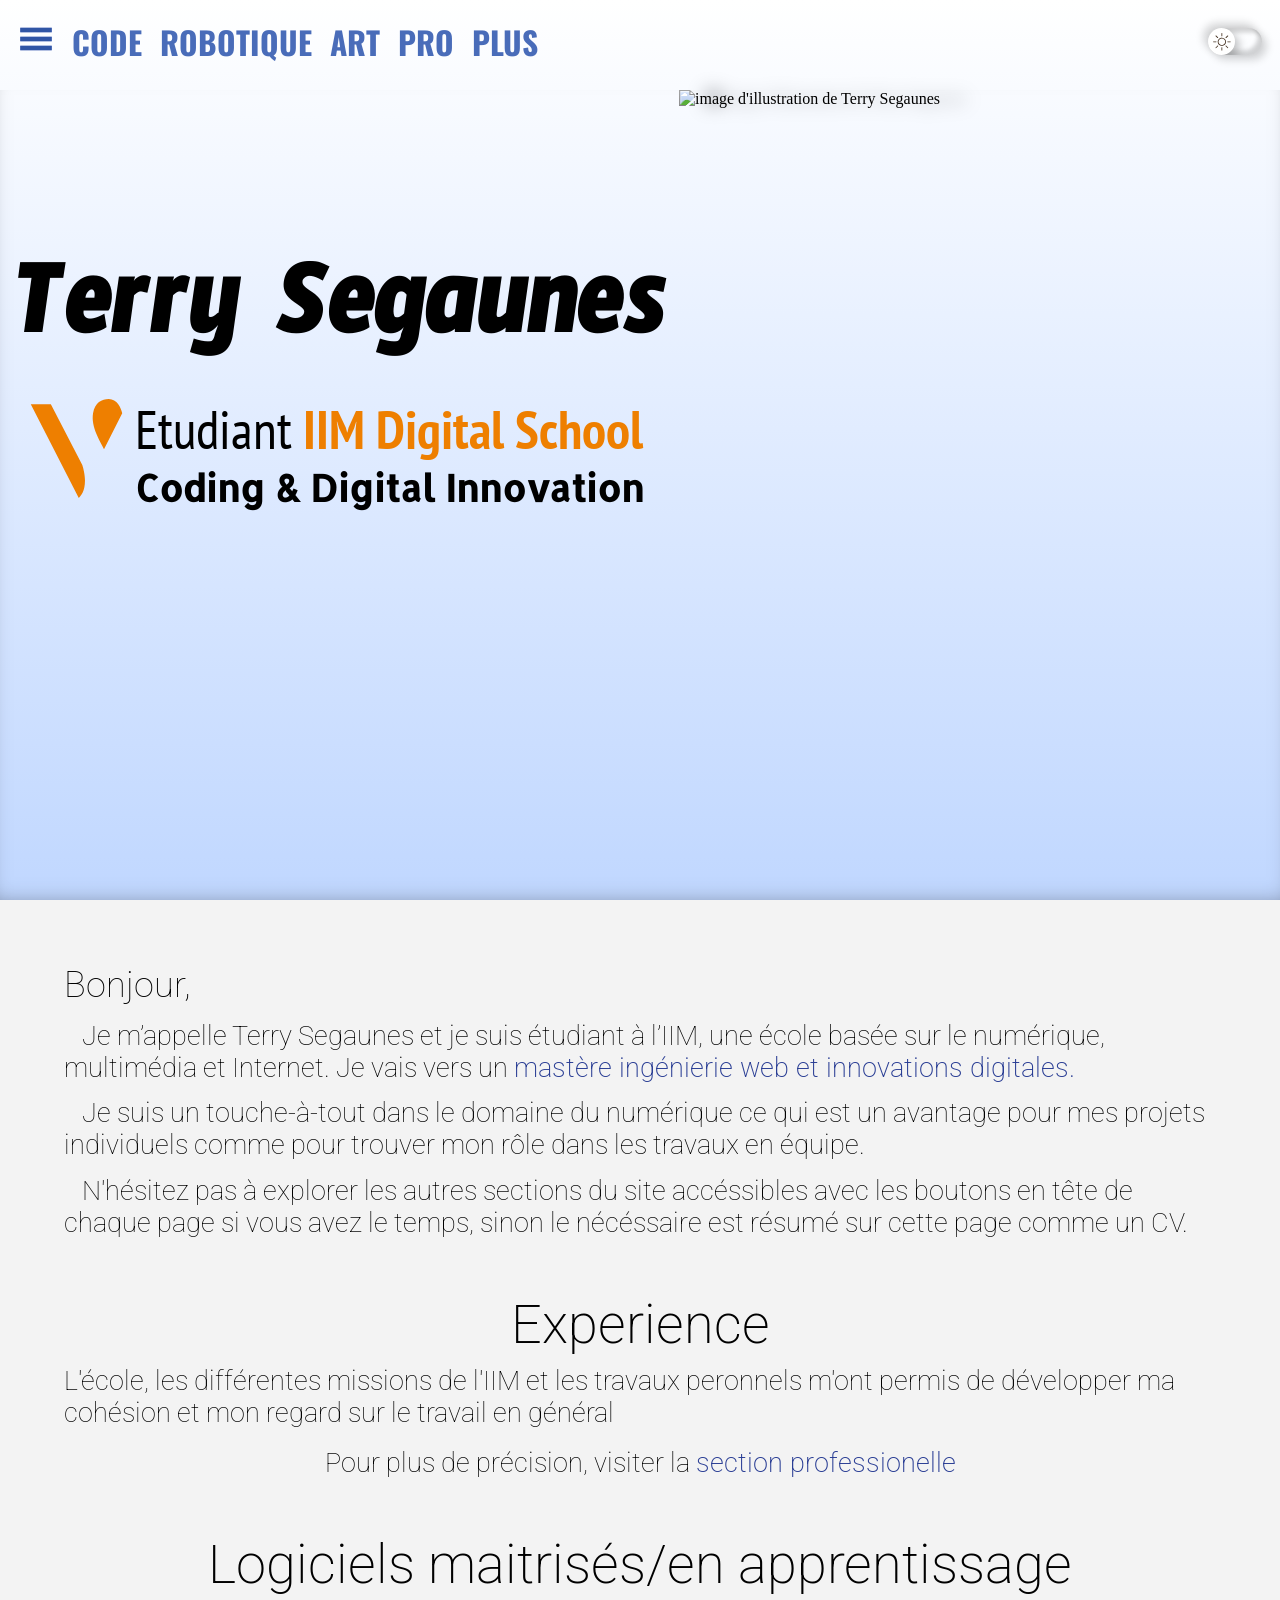
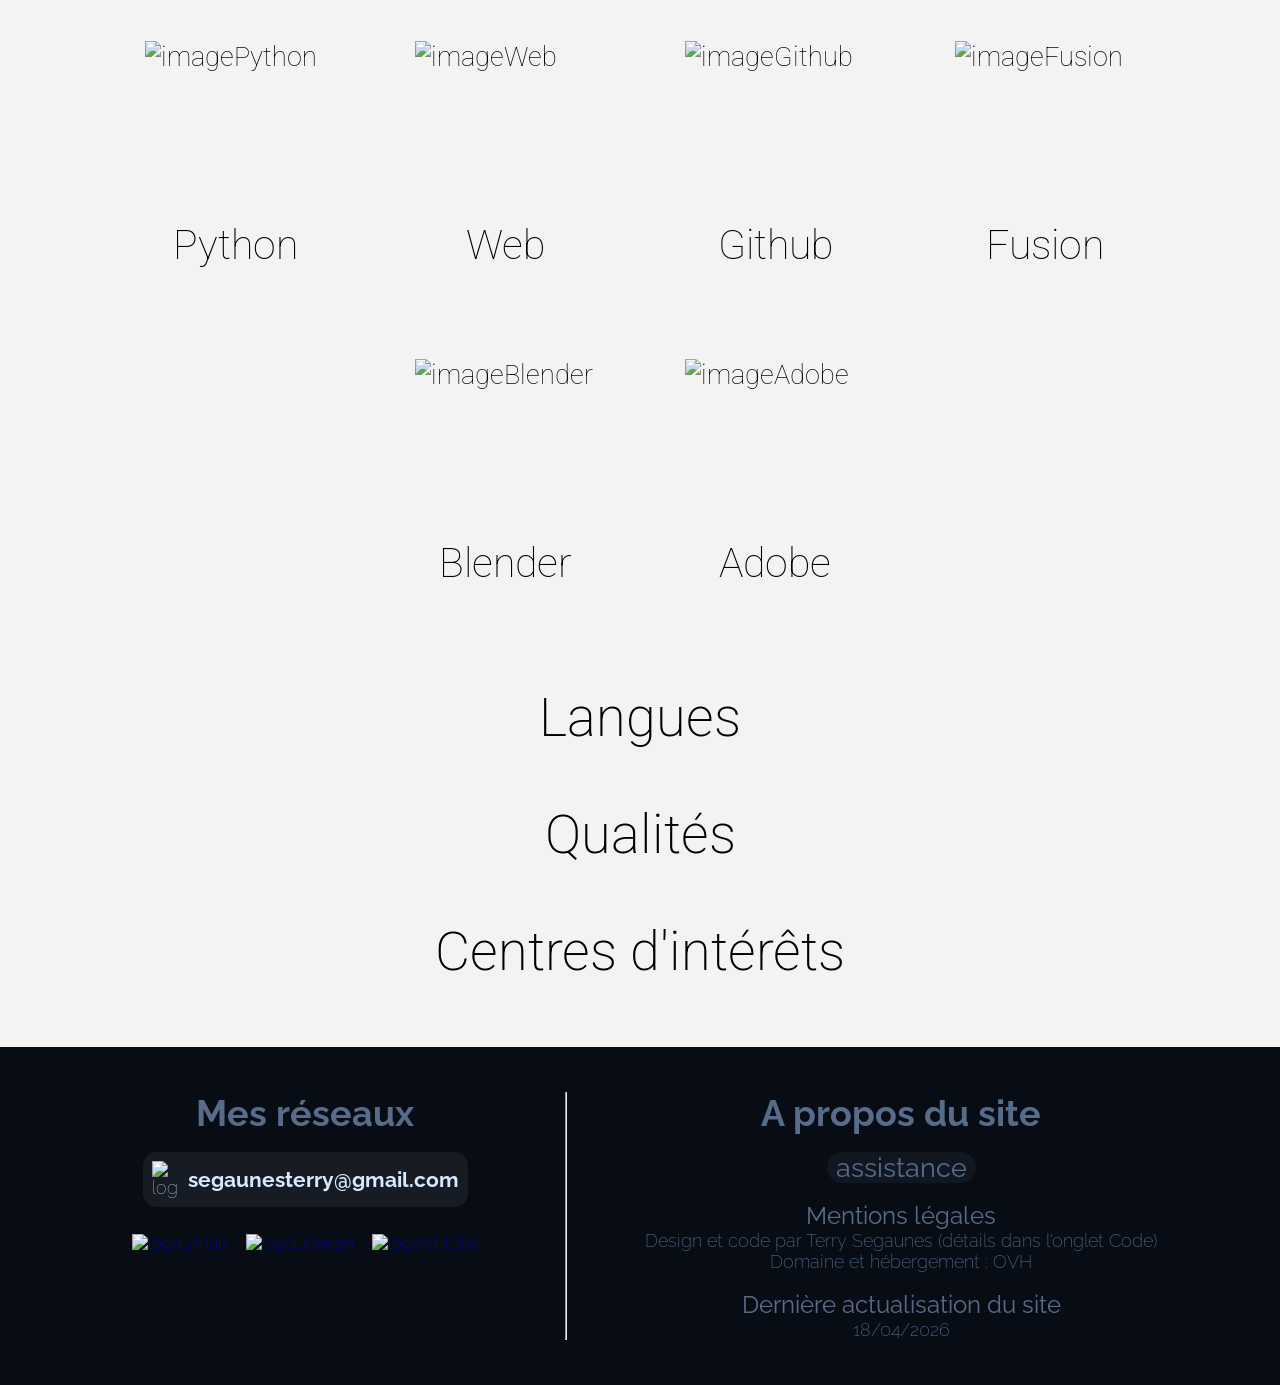
==== index.html @ 90582c82 "first commit" ====
<!-- Coucou toi qui regarde dans le code


/‾‾‾‾‾\ /‾‾‾‾‾] [‾‾‾‾‾‾‾‾] |‾‾‾‾‾] |‾‾‾‾‾\ |‾‾‾‾‾\ |‾| /‾/
| |‾| | | |‾‾‾   ‾‾|  |‾‾  | |‾‾‾  |     | |     | | |/ /
| | | | | |        |  |    |  ___] |     / |     / |  _/
| |_| | | |___     |  |    | |___  | |\ \  | |\ \  | |
\_____/ \_____]    |__|    |_____] |_| \_\ |_| \_\ |_|
MADE ON EARTH BY HUMANS
-->
<!DOCTYPE html>
<html lang="fr">
<head>
    <meta charset="UTF-8">
    <meta name="viewport" content="width=device-width, initial-scale=1.0"> 
    <title>Acceuil</title>
    <link rel="stylesheet" href="style.css">
    <link rel="icon" href="source/logo.svg">
    <script defer src="function.js"></script>
    <script defer src="slideMenu.js"></script>
</head>
<body class="indexBody">
    <header id="indexHeader"><!-- Partie présentation -->
        <div id="indexMenu">
            <div class="indexMenuCross" onclick="indexHideMenu()">
                <svg viewBox="0 0 24 24" id="indexMenuSvg" fill="#fff">
                    <path d="M18.47 6.47 12.942 12l5.53 5.53-.942.94L12 12.942l-5.53 5.53-.94-.942L11.058 12l-5.53-5.53.942-.94L12 11.058l5.53-5.53.94.942Z"></path>
                </svg>
            </div>
            <hr>
            <div class="indexMenuSelection">
                <h1>Portfolio</h1>
                <h3>terrysegaunes.fr</h3>
                <div>
                    <a href="." id="indexAcceuil"><h2>ACCEUIL</h2></a>
                    <a href="code" id="indexMenuCode"><h2>CODE</h2></a>
                    <a href="robot" id="indexMenuRobot"><h2>ROBOTIQUE</h2></a>
                    <a href="art" id="indexMenuArt"><h2>ART</h2></a>
                    <a href="pro" id="indexMenuPro"><h2>PROFESSIONNEL</h2></a>
                </div>
            </div>
        </div>
        <div class="indexHeaderBar">
            <div class="indexHeaderLeftPart">
                <div onclick="indexHideMenu()">
                    <svg class="amburgerMenu" viewBox="0 0 512 512">
                        <path d="M32 96v64h448V96H32zm0 128v64h448v-64H32zm0 128v64h448v-64H32z"></path>
                    </svg>
                </div>
                <a href="code"><h3>CODE</h3></a>
                <a href="robot"><h3>ROBOTIQUE</h3></a>
                <a href="art"><h3>ART</h3></a>
                <a href="pro"><h3>PRO</h3></a>
                <a id="plus_button"><h3>PLUS</h3></a>
            </div>
            <a href="sous-page/assistance">
                <div id="index_plus_menu">
                    <h1>Assistance</h1>
                </div>
            </a>
            <label class="darkModeToggleLabel"> <!-- Credit : https://uiverse.io/mobinkakei/great-skunk-8 -->
                <div class="darkModeToggle">
                    <input id="darkModeToggle-state" type="checkbox" name="check" value="check" checked>
                    <div class="darkModeToggleIndicator">
                        <svg width="2vh" height="2vh" viewBox="0 0 37 36" fill="none" xmlns="http://www.w3.org/2000/svg">
                            <path d="M6.60456 28.1204C-6.39547 14.6561 12.279 0.548822 12.1044 2.12036C11.1046 11.1203 12.2877 14.8038 17.1044 19.6204C22.1046 24.6204 30.1046 23.6204 33.6046 22.6204C37.1046 21.6204 20.6046 42.6203 6.60456 28.1204Z" stroke="#ADBED5" stroke-width="4"/>
                        </svg>
                        <svg width="2vh" height="2vh" viewBox="0 0 43 43" fill="none" xmlns="http://www.w3.org/2000/svg">
                            <path d="M21.0569 0.00451729C21.0139 0.0123303 20.971 0.0240483 20.9319 0.0357673C20.4671 0.141236 20.1389 0.559205 20.1507 1.03577V7.03577C20.1468 7.39514 20.3343 7.73108 20.6468 7.91467C20.9593 8.09436 21.3421 8.09436 21.6546 7.91467C21.9671 7.73108 22.1546 7.39514 22.1507 7.03577V1.03577C22.1624 0.746705 22.0452 0.469361 21.8382 0.274048C21.6272 0.0748301 21.3421 -0.0228267 21.0569 0.00451729ZM6.80691 5.87952C6.43191 5.94592 6.13113 6.21936 6.02566 6.58264C5.92019 6.94983 6.02956 7.34046 6.30691 7.59827L10.5569 11.8483C10.7991 12.1451 11.1858 12.2819 11.5608 12.1959C11.9319 12.11 12.2249 11.817 12.3108 11.4459C12.3968 11.0709 12.26 10.6842 11.9632 10.442L7.71316 6.19202C7.50613 5.96936 7.20535 5.85608 6.90066 5.87952C6.86941 5.87952 6.83816 5.87952 6.80691 5.87952ZM35.1819 5.87952C34.9553 5.91077 34.7444 6.02405 34.5882 6.19202L30.3382 10.442C30.0413 10.6842 29.9046 11.0709 29.9905 11.4459C30.0764 11.817 30.3694 12.11 30.7405 12.1959C31.1155 12.2819 31.5022 12.1451 31.7444 11.8483L35.9944 7.59827C36.3069 7.30139 36.3968 6.83655 36.2132 6.44592C36.0257 6.05139 35.6116 5.82483 35.1819 5.87952ZM21.0569 11.0358C21.0257 11.0436 20.9944 11.0553 20.9632 11.067C20.9007 11.0709 20.8382 11.0826 20.7757 11.0983C20.7639 11.11 20.7561 11.1178 20.7444 11.1295C15.4397 11.3561 11.1507 15.6764 11.1507 21.0358C11.1507 26.5397 15.6468 31.0358 21.1507 31.0358C26.6546 31.0358 31.1507 26.5397 31.1507 21.0358C31.1507 15.6959 26.8968 11.3912 21.6194 11.1295C21.5843 11.1295 21.5608 11.0983 21.5257 11.0983C21.4241 11.0592 21.3186 11.0397 21.2132 11.0358C21.1936 11.0358 21.1702 11.0358 21.1507 11.0358C21.1194 11.0358 21.0882 11.0358 21.0569 11.0358ZM21.0882 13.0358C21.1077 13.0358 21.1311 13.0358 21.1507 13.0358C21.1819 13.0358 21.2132 13.0358 21.2444 13.0358C25.6194 13.0865 29.1507 16.649 29.1507 21.0358C29.1507 25.4576 25.5725 29.0358 21.1507 29.0358C16.7327 29.0358 13.1507 25.4576 13.1507 21.0358C13.1507 16.6373 16.6975 13.0709 21.0882 13.0358ZM0.869409 20.0358C0.318628 20.1139 -0.0680911 20.6256 0.0100339 21.1764C0.0881589 21.7272 0.599878 22.1139 1.15066 22.0358H7.15066C7.51003 22.0397 7.84597 21.8522 8.02956 21.5397C8.20925 21.2272 8.20925 20.8444 8.02956 20.5319C7.84597 20.2194 7.51003 20.0319 7.15066 20.0358H1.15066C1.11941 20.0358 1.08816 20.0358 1.05691 20.0358C1.02566 20.0358 0.994409 20.0358 0.963159 20.0358C0.931909 20.0358 0.900659 20.0358 0.869409 20.0358ZM34.8694 20.0358C34.3186 20.1139 33.9319 20.6256 34.01 21.1764C34.0882 21.7272 34.5999 22.1139 35.1507 22.0358H41.1507C41.51 22.0397 41.846 21.8522 42.0296 21.5397C42.2093 21.2272 42.2093 20.8444 42.0296 20.5319C41.846 20.2194 41.51 20.0319 41.1507 20.0358H35.1507C35.1194 20.0358 35.0882 20.0358 35.0569 20.0358C35.0257 20.0358 34.9944 20.0358 34.9632 20.0358C34.9319 20.0358 34.9007 20.0358 34.8694 20.0358ZM11.1507 29.9108C10.9241 29.942 10.7132 30.0553 10.5569 30.2233L6.30691 34.4733C6.01003 34.7155 5.87331 35.1022 5.95925 35.4772C6.04519 35.8483 6.33816 36.1412 6.70925 36.2272C7.08425 36.3131 7.47097 36.1764 7.71316 35.8795L11.9632 31.6295C12.26 31.3444 12.3499 30.903 12.1897 30.524C12.0335 30.1451 11.6546 29.903 11.2444 29.9108C11.2132 29.9108 11.1819 29.9108 11.1507 29.9108ZM30.8382 29.9108C30.4632 29.9772 30.1624 30.2506 30.0569 30.6139C29.9514 30.9811 30.0608 31.3717 30.3382 31.6295L34.5882 35.8795C34.8303 36.1764 35.2171 36.3131 35.5921 36.2272C35.9632 36.1412 36.2561 35.8483 36.3421 35.4772C36.428 35.1022 36.2913 34.7155 35.9944 34.4733L31.7444 30.2233C31.5569 30.024 31.2991 29.9147 31.0257 29.9108C30.9944 29.9108 30.9632 29.9108 30.9319 29.9108C30.9007 29.9108 30.8694 29.9108 30.8382 29.9108ZM21.0569 34.0045C21.0139 34.0123 20.971 34.024 20.9319 34.0358C20.4671 34.1412 20.1389 34.5592 20.1507 35.0358V41.0358C20.1468 41.3951 20.3343 41.7311 20.6468 41.9147C20.9593 42.0944 21.3421 42.0944 21.6546 41.9147C21.9671 41.7311 22.1546 41.3951 22.1507 41.0358V35.0358C22.1624 34.7467 22.0452 34.4694 21.8382 34.274C21.6272 34.0748 21.3421 33.9772 21.0569 34.0045Z" fill="#463323"/>
                        </svg>
                    </div>
                </div>
            </label>
        </div>
        <div class="presentationContent">
            <div class="presentationContentInner1">
                <h1>Terry Segaunes</h1>
                <div class="presentationContentInner2">
                    <svg viewBox="0 0 133 144"  fill="white" xmlns="http://www.w3.org/2000/svg">
                        <path d="M69.81 144L0 7.51566H29.1878L74.9253 95.8998C76.6305 100.91 78.8371 110.33 78.8371 118.447C78.8371 134.38 73.0196 140.192 69.81 144Z"/>
                        <path d="M133 20.7432L106.52 73.0522C100.803 60.9269 87.2624 40.8852 90.5724 20.7432C93.1635 4.9758 103.511 0 113.441 0C125.352 0 131.295 12.6263 133 20.7432Z"/>
                    </svg>
                    <div class="presentationContentInner3">
                        <h2>Etudiant <a href="https://www.iim.fr/">IIM Digital School</a></h2>
                        <h3>Coding & Digital Innovation</h2>
                    </div>
                </div>
            </div>
            <img src="source/imageTerry.png" alt="image d'illustration de Terry Segaunes">
        </div>
    </header>
    <main class="indexMain">
        <div class="indexMainIntroduction">
            <h2>Bonjour,</h2>
            <p>Je m’appelle Terry Segaunes et je suis étudiant à l’IIM, une école basée sur le numérique, multimédia et Internet. Je vais vers un <a href="https://www.iim.fr/cursus/mastere-ingenierie-web-innovations-digitales/">mastère ingénierie web et innovations digitales.</a></p>
            <p>Je suis un touche-à-tout dans le domaine du numérique ce qui est un avantage pour mes projets individuels comme pour trouver mon rôle dans les travaux en équipe.</p>
            <p>N'hésitez pas à explorer les autres sections du site accéssibles avec les boutons en tête de chaque page si vous avez le temps, sinon le nécéssaire est résumé sur cette page comme un CV.</p>
        </div>
        <div class="indexMainExperience">
            <h1>Experience</h1>
            <p>L'école, les différentes missions de l'IIM et les travaux peronnels m'ont permis de développer ma cohésion et mon regard sur le travail en général</p>
            <h2>Pour plus de précision, visiter la <a href="section-pro.html">section professionelle</a></h2>
        </div>
        <div class="indexMainLogiciel">
            <h1>Logiciels maitrisés/en apprentissage</h1>
            <div class="indexMainLogicielInner">
                <div>
                    <img src="source/PythonGreen.svg" alt="imagePython" class="logoToChange">
                    <h2>Python</h2>
                </div>
                <div>
                    <img src="source/WebGreen.svg" alt="imageWeb" class="logoToChange">
                    <h2>Web</h2>
                </div>
                <div>
                    <img src="source/GithubGreen.svg" alt="imageGithub" class="logoToChange">
                    <h2>Github</h2>
                </div>
                <div>
                    <img src="source/FusionGreen.svg" alt="imageFusion" class="logoToChange">
                    <h2>Fusion</h2>
                </div>
                <div>
                    <img src="source/BlenderGreen.svg" alt="imageBlender" class="logoToChange">
                    <h2>Blender</h2>
                </div>
                <div>
                    <img src="source/AdobeGreen.svg" alt="imageAdobe" class="logoToChange">
                    <h2>Adobe</h2>
                </div>
            </div>
        </div>
        <div class="indexMainLanguage">
            <h1>Langues</h1>
        </div>
        <div class="indexMainQualities">
            <h1>Qualités</h1>
        </div>
        <div class="indexMainHobbie">
            <h1>Centres d'intérêts</h1>
        </div>
    </main>
    <footer id="indexFooter">
        <div class="indexFooterInner1">
            <h1>Mes réseaux</h1>
            <!--l'email en HTML entities pour éviter les botsscammers/spammeurs-->
            <a href="&#x6d;&#x61;&#x69;&#x6c;&#x74;&#x6f;&colon;&#x73;&#x65;&#x67;&#x61;&#x75;&#x6e;&#x65;&#x73;&#x74;&#x65;&#x72;&#x72;&#x79;&commat;&#x67;&#x6d;&#x61;&#x69;&#x6c;&period;&#x63;&#x6f;&#x6d;">
                <div class="indexEmailButton">
                    <img src="source/email.svg" alt="logoEmail">
                    <h3>&#x73;&#x65;&#x67;&#x61;&#x75;&#x6e;&#x65;&#x73;&#x74;&#x65;&#x72;&#x72;&#x79;&commat;&#x67;&#x6d;&#x61;&#x69;&#x6c;&period;&#x63;&#x6f;&#x6d;</h3>
                </div>
            </a>
            <div class="indexNetwork">
                <a href="https://github.com/octerry"><img src="source/Github.svg" alt="logoGithub"></a>
                <a href="https://www.linkedin.com/in/terry-segaunes/"><img src="source/Linkedin.svg" alt="logoLinkedIn"></a>
                <a href="https://www.youtube.com/@videocterry"><img src="source/Youtube.svg" alt="logoYoutube"></a>
            </div>
        </div>
        <hr>
        <div class="indexFooterInner2">
            <h1>A propos du site</h1>
            <button>assistance</button>
            <h2>Mentions légales</h2>
            <p>Design et code par Terry Segaunes (détails dans l'onglet Code) <br> 
                Domaine et hébergement : OVH
            </p>
            <h2>Dernière actualisation du site</h2>
            <p>18/04/2026</p>
        </div>
    </footer>
</body>
</html>
---- style.css ----
/* Coucou toi qui regarde dans le code


/‾‾‾‾‾\ /‾‾‾‾‾] [‾‾‾‾‾‾‾‾] |‾‾‾‾‾] |‾‾‾‾‾\ |‾‾‾‾‾\ |‾| /‾/
| |‾| | | |‾‾‾   ‾‾|  |‾‾  | |‾‾‾  |     | |     | | |/ /
| | | | | |        |  |    |  ___] |     / |     / |  _/
| |_| | | |___     |  |    | |___  | |\ \  | |\ \  | |
\_____/ \_____]    |__|    |_____] |_| \_\ |_| \_\ |_|
MADE ON EARTH BY HUMANS */

/*POLICES D'ECRITURES*/
@import url('https://fonts.googleapis.com/css2?family=Allerta+Stencil&family=Oswald:wght@200..700&family=PT+Sans+Narrow:wght@400;700&family=Timmana&display=swap');
@import url('https://fonts.googleapis.com/css2?family=Jaldi:wght@400;700&family=Jersey+10&display=swap');
@import url('https://fonts.googleapis.com/css2?family=Roboto:ital,wght@0,100..900;1,100..900&display=swap');
@import url('https://fonts.googleapis.com/css2?family=Raleway:ital,wght@0,100..900;1,100..900&display=swap');
@import url('https://fonts.googleapis.com/css2?family=League+Gothic&family=Lekton:ital,wght@0,400;0,700;1,400&family=Lexend+Zetta:wght@100..900&display=swap&family=Nokora:wght@100..900&display=swap&family=Noto+Sans+Thai+Looped:wght@100..900&display=swap&family=Nixie+One&display=swap&family=Rubik+Marker+Hatch&display=swap&family=Playfair+Display:ital,wght@0,400..900;1,400..900&display=swap&family=Pathway+Gothic+One&display=swap');
@font-face {
    font-family: 'Post No Bills Jaffna ExtraBold Regular';
    font-style: normal;
    font-weight: normal;
    src: local('Post No Bills Jaffna ExtraBold Regular'), url('source/PostNoBillsJaffna-ExtraBold.woff') format('woff')
}

/*PAGES*/
* {
    margin: 0;
    padding: 0;
    box-sizing: border-box;
}

body{
    background-color: black;
}

/*PAGE ERREUR 404*/
.errorBody {
    display: flex;
    height: 100vh;
    align-items: center;
    justify-content: center;
    flex-direction: column;
    color: white;
    background: radial-gradient(
        circle at 50%,
        #2F154E,
        #000000 82%);
    font-family: "Jersey 10";
    font-weight:normal;
    font-size: 2.5vh;
    user-select: none;
}

.errorBody a{
    transition: ease;
    transition-duration: 300ms;
    color: #4D71A6;
    font-family: "Jaldi";
    font-size: 3vh;
    text-decoration: none;
    margin-bottom: -2vh;
    filter: drop-shadow(0 0 1vh);
}

.errorBody a:hover{
    transition: ease;
    transition-duration: 100ms;
    filter: drop-shadow(0 0 2vh);
    color: #92afdb;
}

.errorIMG{
    width: 30vh;
}

.errorTiles{
    position: fixed;
    z-index: -1000;
    background-image: url(source/tile.png);
    background-size: 25vh;
    width: 100%;
    height: 100%;
    background-repeat: repeat;
}

/*🏗️ PAGE "SITE EN CONSTRUCTION" INCONSTRUCTION.HTML*/
/*Base : https://www.sliderrevolution.com/resources/css-animated-background/*/
.inConstructionBody {
    font-family: 'Inter', 'Helvetica Neue', sans-serif;
    overflow: hidden;
    background-color: #000000;
    color: white;
    height: 100vh;
    display: flex;
    align-items: center;
    justify-content: center;
    user-select: none;
}

.content-container {
    position: relative;
    z-index: 10;
    text-align: center;
    max-width: 100%;
    padding: 2rem;
}

.content-container h1 {
    font-size: clamp(10px,10vh,10vw);
    font-weight: 800;
    margin-bottom: 5vh;
    text-shadow: 0 0 20px #d3d3d31a;
    line-height: 9vw;
}

.content-container p {
    font-size: 3vh;
    line-height: 1.6;
    color: #ffffffcc;
    margin-bottom: 3vw;
    line-height: 4vh;
}

.logoInConstruction {
    display: flex;
    align-items: center;
    justify-content: space-evenly;
    user-select: all;
}

.logoInConstruction #logoGithub,#logoEmail{
    transition-duration: 100ms;
}

.logoInConstruction #logoGithub:hover,#logoEmail:hover{
    transition: ease;
    fill: #ffffffC0;
    filter: drop-shadow(0 0 3px #FFFFFFFF);
    cursor: pointer;
    transition: ease;
    transition-duration: 100ms;
    transform: scale(1.1) translateY(-5px);
}

.gradient-background {
    position: absolute;
    top: 0;
    left: 0;
    width: 100%;
    height: 100%;
    z-index: 1;
    overflow: hidden;
}

.gradient-sphere {
    position: absolute;
    border-radius: 50%;
    filter: blur(15vw);
}

.sphere-1 {
    width: 40vw;
    height: 40vw;
    background: linear-gradient(40deg, #8c00ffcc, #ffae0066);
    top: -10%;
    left: -10%;
    animation: float-1 15s ease-in-out infinite alternate;
}

.sphere-2 {
    width: 45vw;
    height: 45vw;
    background: linear-gradient(240deg, rgba(111, 0, 255, 0.8), #00ff1566);
    bottom: -20%;
    right: -10%;
    animation: float-2 18s ease-in-out infinite alternate;
}

.sphere-3 {
    width: 30vw;
    height: 30vw;
    background: linear-gradient(120deg, rgba(89, 255, 111, 0.5), rgba(249, 98, 98, 0.3));
    top: 60%;
    left: 20%;
    animation: float-3 20s ease-in-out infinite alternate;
}

@keyframes float-1 {
    0% {
        transform: translate(0, 0) scale(1);
    }
    100% {
        transform: translate(10%, 10%) scale(1.1);
    }
}

@keyframes float-2 {
    0% {
        transform: translate(0, 0) scale(1);
    }
    100% {
        transform: translate(-10%, -5%) scale(1.15);
    }
}

@keyframes float-3 {
    0% {
        transform: translate(0, 0) scale(1);
        opacity: 0.3;
    }
    100% {
        transform: translate(-5%, 10%) scale(1.05);
        opacity: 0.6;
    }
}

.grid-overlay {
    position: absolute;
    top: 0;
    left: 0;
    width: 100%;
    height: 100%;
    background-size: 2rem 2rem;
    background-image: 
        linear-gradient(to right, #ffffff0A .1rem, transparent 1px),
        linear-gradient(to bottom, #ffffff0A .1rem, transparent 1px);
    z-index: 2;
}

.glow {
    position: absolute;
    width: 40vw;
    height: 40vh;
    background: radial-gradient(circle, #4800ff26, transparent 70%);
    top: 50%;
    left: 50%;
    transform: translate(-50%, -50%);
    z-index: 2;
    animation: pulse 8s infinite alternate;
    filter: blur(30px);
}

@keyframes pulse {
    0% {
        opacity: 0.3;
        transform: translate(-50%, -50%) scale(0.9);
    }
    100% {
        opacity: 0.7;
        transform: translate(-50%, -50%) scale(1.1);
    }
}

.particles-container {
    position: absolute;
    top: 0;
    left: 0;
    width: 100%;
    height: 100%;
    z-index: 3;
    pointer-events: none;
}

.particle {
    position: absolute;
    background: white;
    border-radius: 50%;
    opacity: 0;
    pointer-events: none;
}

.lienSite{
    transition-duration: 100ms;
    color: rgba(255, 255, 255, 0.205);
    font-size: clamp(10px,2vh,.7vw);
}

.lienSite:hover{
    transition: ease;
    transition-duration: 100ms;
    color: #5a63b3;
    text-shadow: 0 0 15vh #5a63b3;
}

/*🏠 PAGE D'ACCEUIL*/
.indexBody{
    color: #000;
    background-color: #F3F3F3;
    height: 200vh;
}

.indexBody.dark{
    color: #fff;
    background-color: #0F151F;
}

#indexHeader{
    display: flex;
    flex-direction: column;
    justify-content: space-between;
    background: linear-gradient(#ffffff, #C0D7FF);
    min-height: 100vh;
}

#indexHeader.dark{
    background: linear-gradient(#243B55, #141E30);
}

#indexMenu{
    display: flex;
    flex-direction: row;
    justify-content: start;
    position: fixed;
    background: linear-gradient(.25turn, #000000B0, #00000000);
    background-image: linear-gradient(0.25turn, #00000080, #00000000);
    background-size: cover;
    transition: background-image 2s;
    margin-top: -100vh;
    z-index: 1000;
    width: 100vw;
    height: 100vh;
    backdrop-filter: blur(1vh);
    mask: linear-gradient(
        to top,
        rgba(0, 0, 0, 0) 0%,
        rgba(0, 0, 0, .75) 7vw,
        rgba(0, 0, 0, 1) 14vw,
        rgba(0, 0, 0, 1) 100%
    );
    transition: ease 300ms;
    color: #fff;
}

.indexMenuSelection{
    display: flex;
    align-items: center;
    flex-direction: column;
    width: calc(100vw - 7vh);
    height: 100vh;
}

.indexMenuSelection h1{
    font-family: "League Gothic";
    font-weight: 100;
    font-size: 10vh;
    margin-left: -8vh;
}

.indexMenuSelection h3{
    font-family: "Lekton";
    font-weight: 100;
    font-size: 2.7vh;
    margin-top: -2.5vh;
    margin-left: -8vh;
}

.indexMenuSelection div{
    align-self: flex-start;
    margin-top: calc(20vh - 3vw);
}

.indexMenuSelection a{
    text-decoration: none;
}

.indexMenuSelection h2{
    transition: ease 400ms;
    font-family: "Lexend Zetta";
    font-weight: 100;
    color: #fff;
    font-size: calc(1vh + 3vw);
    margin-top: calc(8vh - 3vw);
    margin-left: 1.5vw;
}

.indexMenuSelection h2:hover{
    font-weight: 200;
}

.indexMenuCross{
    margin: 1vh;
    width: 7vh;
    cursor: pointer;
}

.indexHeaderBar{
    display: flex;
    justify-content: space-between;
    align-items: center;
    font-size: 2vh;
    font-family: "Oswald";
    padding: 2vh;
}

.indexHeaderLeftPart{
    display: flex;
    flex-wrap: wrap;
    align-items: center;
}

.indexHeaderLeftPart a{
    user-select: none;
    font-size: 3vh;
    color: #496CB9;
    text-decoration: none;
    margin-right: 2vh;
    transition: ease 100ms;
}

.indexHeaderLeftPart a.dark {
    color: #fff;
}

.indexHeaderLeftPart a:hover{
    transition: ease 150ms;
    text-shadow: 0 0 2vh #a1d9ff;
    color: #4da0e4;
    transform: scale(1.1);
}

.indexHeaderLeftPart a.dark:hover{
    text-shadow: 0 0 2vh #94a0e4;
    color: #fff;
}

.amburgerMenu{
    height: 4vh;
    margin-right: 2vh;
    cursor: pointer;
    fill: #3055a5;
    filter: drop-shadow(0 0 0 #94a0e4);
    transition: 100ms ease;
}

.amburgerMenu.robot {
    fill: #fff;
}

.amburgerMenu.dark{
    fill: #fff;
}

.amburgerMenu:hover{
    transform: scale(1.1);
    fill: #4da0e4;
    filter: drop-shadow(0 0 2vh #94a0e4);
}

.amburgerMenu.dark:hover{
    fill: #fff;
}

#plus_button:hover {
    cursor: pointer;
}

#index_plus_menu {
    display: none;
    color: #4f68bb;
    position: absolute;
    top: 7vh;
    left: 51vh;
    padding: 0 1vh;
    border: 2px #4f68bb solid;
    border-radius: 1vh;
}

#index_plus_menu.dark {
    color: #fff;
    border: 1px #fff solid;
}

#index_plus_menu:hover {
    background-color: #0059ff30;
}

#index_plus_menu h1 {
    font-size: 3vh;
}


.darkModeToggleLabel {
  display: inline-flex;
  align-items: center;
  cursor: pointer;
  color: #394a56;
}

.darkModeToggleLabel-text {
  margin-left: 2vh;
}

.darkModeToggle {
  isolation: isolate;
  position: relative;
  height: 3vh;
  width: 6vh;
  border-radius: 2vh;
  overflow: hidden;
  box-shadow: -.5vh -.5vh 1vh 0 #0000002c,
    .5vh .5vh 1vh 0 #0000002c,
    .5vh .5vh .5vh 0 #0000002c inset,
    -.5vh -.5vh .5vh 0 #0000002c inset;
}

#darkModeToggle-state {
  display: none;
}

.darkModeToggleIndicator {
  height: 100%;
  width: 200%;
  display: flex;
  justify-content: space-between;
  align-items: center;
  padding: .5vh;
  background-color: rgb(255, 255, 255);
  border-radius: 2vh;
  transform: translate3d(-75%, 0, 0);
  transition: transform 0.4s cubic-bezier(0.85, 0.05, 0.18, 1.35);
  box-shadow: -1vh -.5vh .5vh 0 #0000003c,
    .5vh .5vh 1vh 0 #0000003c;
}

#darkModeToggle-state:checked ~ .darkModeToggleIndicator {
  transform: translate3d(25%, 0, 0);
  background-color: #0a101da0;
}

.presentationContent{
    display: flex;
    align-items: center;
    justify-content: space-evenly;
    flex-wrap: wrap;
    box-shadow: inset 0 -1vh 3vh -2vh #00000090;
}

.presentationContent img{
    align-self: center;
    z-index: 0;
    filter: drop-shadow(1vh 2vh 3vh #00000030);
    width: clamp(50px,65vh,100%);
    height: 90vh;
    object-fit: cover;
    filter: drop-shadow(3vh 0 1vh #00000050);
}

.presentationContentInner1{
    display: flex;
    align-items: center;
    flex-direction: column;
    font-family: "Timmana";
    font-size: clamp(10px,6vh,7vw);
    margin-bottom: clamp(1px,20vw,40vh);
}

.presentationContentInner2{
    display: flex;
    justify-content: center;
    align-items: start;
    flex-direction: row;
    margin-top: -3vh;
}

.presentationContentInner2 svg{
    margin-top: 1.5vh;
    fill: #EE7F00;
    width: clamp(10px,11vh,13vw);
    height: clamp(10px,11vh,13vw);
}

.presentationContentInner2.dark svg{
    fill: #fff;
}

.presentationContentInner3{
    display: flex;
    align-items: start;
    flex-direction: column;
    height: 9vh;
    margin: 1vh;
}

.presentationContentInner3 h2{
    font-family: "PT Sans Narrow";
    font-weight: 500;
    font-size: clamp(10px,6vh,7vw);
}

.presentationContentInner3 a{
    font-weight: 700;
    text-decoration: none;
    color: #EE7F00;
}

.presentationContentInner3 a.dark {
    color: #fff;
}

.presentationContentInner2:hover > .presentationContentInner3 a{
    color: #0757c0;
}

.presentationContentInner2:hover > .presentationContentInner3 a.dark{
    color: #f89959;
}

.presentationContentInner3 h3{
    font-family: "Allerta Stencil";
    font-size: clamp(10px,4.1vh,4.5vw);
}

.indexMain{
    padding: 5vw;
    background-color: #F3F3F3;
    z-index: 1000;
    font-family: "Roboto";
    font-weight: 100;
    font-size: 3vh;
}

.indexMain.dark{
    background-color: #0F151F;
}

.indexMain h1{
    margin-top: 6vh;
    font-weight: 200;
    font-size: 6vh;
    text-align: center;
}

.indexMain a{
    transition: ease 100ms;
    color: #293d94;
    text-decoration: none;
    font-weight: 200;
}

.indexMain.dark a{
    color: #618ec2;
}

.indexMain a:hover{
    transition: ease 200ms;
    font-weight: 300;
}

.indexMainIntroduction h2{
    font-family: "Roboto";
    font-weight: 100;
    font-size: 4vh;
}

.indexMainIntroduction p{
    margin-top: 1.5vh;
    text-indent: 2vh;
}

.indexMainExperience{
    display: flex;
    align-items: center;
    flex-direction: column;
}

.indexMainExperience p{
    margin-top: 1vh;
}

.indexMainExperience h2{
    margin-top: 2vh;
    font-weight: 100;
    font-size: 3vh;
}

.indexMainLogicielInner{
    display: flex;
    flex-wrap: wrap;
    justify-content: center;
}

.indexMainLogicielInner div{
    display: flex;
    flex-direction: column;
    align-items: center;
    margin: 5vh;
}

.indexMainLogicielInner img{
    width: 20vh;
    height: 20vh;
}

.indexMainLogicielInner h2{
    font-weight: 100;
}

#indexFooter{
    background-color: #080D15;
    display: flex;
    justify-content: space-evenly;
    flex-wrap: wrap;
    font-family: "Raleway";
    font-weight: 100;
    color: #576C89;
    padding: 5vh;
    text-align: center;
}

#indexFooter h1{
    font-size: 4vh;
    font-weight: bold;
}

.indexFooterInner1, .indexFooterInner2{
    display: flex;
    flex-direction: column;
    align-items: center;
}

.indexFooterInner1 a{
    text-decoration: none;
}

.indexFooterInner1 .indexEmailButton{
    transition: ease 50ms;
    background-color: #D7E8FF10;
    display: flex;
    align-items: center;
    flex-direction: row;
    font-size: 2vh;
    color: #D7E8FF;
    padding: 1vh;
    margin-top: 2vh;
    border-radius: 1.5vh;
}

.indexFooterInner1 .indexEmailButton:hover{
    transition: ease 100ms;
    background-color: #D7E8FF40;
}

.indexFooterInner1 .indexEmailButton img{
    margin-right: 1vh;
    width: 3vh;
}

.indexFooterInner1 .indexNetwork{
    display: flex;
    justify-content: space-between;
    flex-direction: row;
    align-items: center;
    margin-top: 2vh;
}

.indexFooterInner1 .indexNetwork img{
    width: 7vh;
    margin: 1vh;
}

.indexFooterInner1 .indexNetwork img:hover{
    filter: brightness(1.75) grayscale(50%);
}

.indexFooter hr{
    border: outset 2px #576C89;
}

.indexFooterInner2 button{
    transition: ease 50ms;
    margin-top: 2vh;
    background-color: #4D607B20;
    font-family: "Raleway";
    font-size: 3vh;
    color: #576C89;
    border-width: 0;
    border-radius: 3vh;
    padding-right: 1vh;
    padding-left: 1vh;
}

.indexFooterInner2 button:hover{
    transition: ease 100ms;
    background-color: #4D607B70;
}

.indexFooterInner2 h2{
    margin-top: 2vh;
    font-weight: 400;
}

.indexFooterInner2 p{
    font-weight: 200;
    font-size: 2vh;
}

/*PAGE CODE*/
.codeBody{
    color: #fff;
    background-color: #0D1117;
    width: 100%;
}

.codeBody::-webkit-scrollbar {
    display: none;
}

.codeBody a {
    text-decoration: none;
}

.codeBody #code_header {
    display: flex;
    justify-content: space-between;
    align-items: center;
    padding: clamp(2vh,20px, 2vw);
    background-color: #25292E;
}

#code_header #code_header_left_part {
    display: flex;
    align-items: center;
}

#code_header_left_part .header_button {
    display: flex;
    align-items: center;
    justify-content: space-around;
    font-size: clamp(1vh,10px,1vw);  
    font-family: 'Nokora';
    padding: clamp(.2vh,2px,.2vw) clamp(1vh,10px,1vw);
    border-radius: clamp(1vh,10px,1vw);
}

.header_button:hover {
    cursor: pointer;
    background-color: #D9D9D930;
}

.header_button h1 {
    font-weight: 200;
    user-select: none;
}

.header_menu {
    display: none;
    position: absolute;
    top: clamp(5vh,50px,5vw);
    background-color: #fff;
    border-radius: clamp(1vh,10px,1vw);
    padding: clamp(1vh,10px,1vw) clamp(2vh,20px,2vw);
    padding-top: clamp(2vh,20px,2vw);
    font-family: "Nokora";
}

#acceuil_menu {
    left: clamp(6vh,60px,6vw);
}

#code_menu {
    left: clamp(18vh,180px,18vw);
}

#robotique_menu {
    left: clamp(28vh,280px,28vw);
}

#art_menu {
    left: clamp(43vh,430px,43vw);
}

#plus_menu {
    left: clamp(52vh,520px,52vw);
}

.header_menu_inner {
    padding: 0 clamp(1vh,10px,1vw);
    border-radius: clamp(.5vh,5px,.5vw);
}

.header_menu_inner:hover {
    cursor: pointer;
    background-color: #00000020;
}

.header_menu_inner h1 {
    color: #202020;
    user-select: none;
    font-size: clamp(2vh,20px,2vw);
    font-weight: 500;
}

.header_menu_inner h2 {
    color: #60656C;
    user-select: none;
    font-size: clamp(1.2vh,12px,1.2vw);
    font-weight: 300;
    margin-top: clamp(-.8vh,-8px,-.8vw);
    margin-bottom: clamp(.8vh,8px,.8vw);
}

#code_header_left_part #code_logo {
    width: clamp(3vh,30px,3vw);
    margin-right: clamp(1.5vh,15px,1.5vw);
}

#code_logo:hover {
    cursor: pointer;
}

#code_header_left_part .down_arrow_svg {
    width: clamp(1.5vh,15px,1.5vw);
    margin-right: clamp(1.5vh,15px,1.5vw);
    margin-left: clamp(.5vh,5px,.5vw);
}

.codeBody #code_header_right_part {
    display: flex;
    align-items: center;
    font-family: 'Noto Sans Thai Looped';
    font-size: clamp(1vh,10px,1vw);
    font-weight: 100;
}

#code_header_right_part #code_searchbar {
    display: flex;
    align-items: center;
    border: .1px #60656C solid;
    border-radius: clamp(1vh,10px,1vw);
    padding: clamp(.2vh,2px,.2vw) clamp(.5vh,5px,.5vw);
}

#code_searchbar #search_svg {
    width: clamp(2vh,20px,2vw);
    margin-right: clamp(1vh,10px,1vw);
}

#code_searchbar #searchbar {
    background-color: transparent;
    border: none;
    width: clamp(15vh,150px,15vw);
    font-size: clamp(1.5vh,15px,1.5vw);
    color: #fff;
}

#code_searchbar #search_bar_command_button {
    border: .1px #60656C solid;
    border-radius: clamp(.5vh,5px,.5vw);
    padding: 0 clamp(.5vh,5px,.5vw);
    color : #60656C;
}

#code_header_right_part #sign_up_div {
    border: .1px #60656C solid;
    border-radius: clamp(1vh,10px,1vw);
    padding: clamp(.2vh,2px,.2vw) clamp(.5vh,5px,.5vw);
    margin-left: clamp(1vh,10px,1vw);
}

#sign_up_div h2 {
    font-family: 'Nokora';
    font-weight: 300;
}

@media (max-width: 500px) {
    .codeBody #code_header_right_part {
        display: none;
    }
}

#code_main #code_title {
    display: flex;
    align-items: center;
    justify-content: start;
    margin: clamp(2vh,20px,2vw);
}

#code_title svg {
    width: clamp(2vh,20px,2vw);
    margin-right: clamp(1vh,10px,1vw);
}

#code_title h1 {
    font-size: clamp(2vh,20px,2vw);
    font-family: 'Noto Sans Thai Looped';
    margin: clamp(.1vh,1px,.1vw);
}

#code_user_title {
    color: #3E73D5;
    font-weight: 300;
}

#code_between {
    color: #565A62;
}

#code_nom_section {
    color: #3E73D5;
    font-weight: 500;
}

#public_element {
    font-size: clamp(1vh,10px,1vw);
    font-family: 'Noto Sans Thai Looped';
    color: #565A62;
    margin-left: clamp(1vh,10px,1vw);
    padding: 0 clamp(.5vh,5px,.5vw);
    border: 1px #565A62 solid;
    border-radius: 100vw;
}

#code_main #code_up_buttons {
    display: flex;
}

#code_up_buttons .up_button {
    display: flex;
    align-items: center;
    margin: clamp(1vh,10px,1vw) clamp(2vh,20px,2vw);
    padding: clamp(.5vh,5px,.5vw) clamp(1vh,10px,1vw);
    border-radius: clamp(1vh,10px,1vw);
}

.up_button:hover {
    cursor: pointer;
    background-color: #D9D9D930;
}

.up_button svg {
    width: clamp(2vh,20px,2vw);
    margin-right: clamp(.5vh,5px,.5vw);
}

.up_button h1 {
    font-size: clamp(2vh,20px,2vw);
    font-family: 'Nokora';
    font-weight: 200;
}

#code_main #code_up_line {
    max-width: 100vw;
    height: .1vh;
    background-color: #60656C;
}

#code_up_line #code_up_cursor {
    position: relative;
    height: clamp(.2vh,2px,.2vw);
    width: clamp(13vh,130px,13vw);
    margin-left: clamp(3vh,30px,3vw);
    background-color: #AF5534;
}

#downpart {
    display: flex;
}

#downpart #code_left_content {
    width: clamp(25vh,250px,25vw);
}

#code_left_content #file_up_text {
    display: flex;
    align-items: center;
    padding: clamp(1vh,10px,1vw);
}

#file_up_text h1 {
    font-size: clamp(2vh,20px,2vw);
    font-family: 'Nokora';
    font-weight: 300;
    margin-left: clamp(.5vh,5px,.5vw);
}

#file_up_text #file_icon {
    padding: clamp(.5vh,5px,.5vw);
    background-color: #D9D9D920;
    border-radius: clamp(.5vh,5px,.5vw);
}

#file_icon svg {
    width: clamp(1.5vh,15px,1.5vw);
}

#file_searchbar {
    width: clamp(23vh,230px,23vw);
    display: flex;
    align-items: center;
    justify-content: start;
    border: 1px #7c7c7c solid;
    border-radius: clamp(1vh,10px,1vw);
    padding: clamp(.5vh,5px,.5vw);
    margin: 0 clamp(1vh,10px,1vw);
}

#left_search_svg {
    width: clamp(1.5vh,15px,1.5vw);
    margin-right: clamp(.5vh,5px,.5vw);
}

#left_searchbar {
    background-color: transparent;
    border: none;
}

#left_searchbar, select, textarea{
    color: #fff;
}

#file_display {
    display: flex;
    align-items: center;
    margin: clamp(.8vh,8px,.8vw);
}

#blue_box {
    background-color: #5696eb;
    width: clamp(.3vh,3px,.3vw);
    height: clamp(2vh,20px,2vw);
    margin-right: clamp(.2vh,2px,.2vw);
    border-radius: 100vh;
}

#inner_file_display {
    width: clamp(18vh,180px,18vw);
    display: flex;
    align-items: center;
    justify-content: start;
    background-color: #D9D9D920;
    border-radius: clamp(1vh,10px,1vw);
    padding: clamp(.5vh,5px,.5vw);
}

#file_svg {
    width: clamp(1.2vh,12px,1.2vw);
    margin: 0 clamp(.5vh,5px,.5vw);
}

#file_name {
    font-size: clamp(1.5vh,15px,1.5vw);
    font-family: 'Nokora';
    font-weight: 300;
}

#middle_line {
    min-width: 1px;
    min-height: 100%;
    background-color: #60656C;
}

#page_content {
    padding: clamp(2vh,20px,2vw);
}

#page_content_title {
    display: flex;
}

#inner_page_content_title_1 h2{
    font-size: clamp(2vh,20px,2vw);
    font-family: 'Nokora';
    font-weight: 300;
    text-decoration: none;
    color: #3E73D5;
}

#inner_page_content_title_2 {
    font-size: clamp(2vh,20px,2vw);
    font-family: 'Nokora';
    font-weight: 300;
    text-decoration: none;
    color: #565A62;
    margin: 0 clamp(1vh,10px,1vw);
}

#inner_page_content_title_3 {
    font-size: clamp(2vh,20px,2vw);
    font-family: 'Nokora';
    font-weight: 300;
    text-decoration: none;
}

#inner_page_content_title_4 {
    width: clamp(2vh,20px,2vw);
    margin-left: clamp(2vh,20px,2vw);
}

.section_page_content {
    padding: clamp(5vh,50px,5vw) clamp(10vh,100px,10vw);
    font-family: 'Nokora';
}

.big_big_title {
    display: flex;
    justify-content: center;
    align-items: center;
}

.big_big_title h1 {
    font-weight: 100;
    font-size: clamp(5vh,50px,5vw);  
}

.big_title {
    font-weight: 300;
    font-size: clamp(4vh,40px,4vw);
}

.big_title_underline {
    width: 100%;
    height: 1px;
    background-color: #60656C;
    margin-bottom: clamp(1vh,10px,1vw);
}

.preambule_img {
    width: clamp(8vh,80px,8vw);
    margin-right: clamp(1vh,10px,1vw);
}

.preambule_p {
    margin: clamp(1vh,10px,1vw) 0;
    font-weight: 100;
    font-size: clamp(2vh,20px,2vw);
}

.preambule_p a {
    color: #3E73D5;
    font-weight: 200;
}

#preambule_buttons {
    display: flex;
    justify-content: start;
    align-items: center;
}

.preambule_button {
    display: flex;
    flex-direction: column;
    align-items: center;
    justify-content: center;
    text-align: center;
    font-size: clamp(1.5vh,15px,1.5vw);
    width: 30%;
    border: 5px #fff solid;
    border-radius: clamp(2vh,20px,2vw);
    height: clamp(25vh,250px,25vw);
    padding: clamp(6vh,60px,6vw);
    margin: clamp(1vh,10px,1vw);
    transition: 250ms;
    z-index: 0;
}

.preambule_button:hover {
    cursor: pointer;
    transform: scale(1.05);
    font-size: clamp(2vh,20px,2vw);
    background-size: clamp(12vh,120px,12vw) ,contain !important;
    border: 1px #fff solid;
    padding: clamp(1vh,10px,1vw);
    z-index: 1;
}

.preambule_button:hover > .button_display h1 {
    font-size: clamp(10vh,100px,10vw);
}

#web_button {
    background: url(source/displayWeb.svg), linear-gradient(0.30turn, #09330C, #000 50%, #20349A);
    background-repeat: no-repeat;
    background-size: clamp(15vh,150px,15vw) ,contain;
    background-position: center;
}

#python_button {
    background: url(source/displayPython.svg), linear-gradient(0.3turn, #091642, #000 50%, #413B12);
    background-repeat: no-repeat;
    background-size: clamp(15vh,150px,15vw) ,contain;
    background-position: center;
}

#autre_button {
    background: url(source/displayGear.svg), linear-gradient(0.30turn, #291241, #682EA7);
    background-repeat: no-repeat;
    background-size: clamp(15vh,150px,15vw) ,contain;
    background-position: center;
}

.button_display img {
    position: absolute;
    margin-top: -1%;
    margin-left: -2.5%;
    z-index: -1;
}

.button_display h1 {
    font-size: clamp(7vh,70px,7vw);
    transition: 250ms;
}

.date_element {
    margin-top: clamp(4vh,40px,4vw);
    display: flex;
    justify-content: space-between;
}

.date_element h1 {
    font-weight: 300;
    align-self: center;
    font-size: clamp(2vh,20px,20vw);
}

.date_element h2 {
    font-weight: 100;
    font-size: clamp(2vh,20px,20vw);
}

.date_element div {
    width: clamp(5vh,50px,5vw);
}

.project_illustration {
    display: flex;
    align-items: center;
    justify-content: center;
}

.project_illustration_bg {
    display: flex;
    flex-direction: column;
    width: clamp(84vh,840px,84vw);
    height: clamp(47.3vh,473px,47.3vw);
    border-radius: clamp(2vh,20px,2vw);
    box-shadow: inset clamp(2vh,20px,2vw) clamp(2vh,20px,2vw) clamp(.5vh,5px,.5vw) #00000050;
}

#betterDevinciBg {
    background: radial-gradient(#0D111700, #0D111790), url(source/betterDevinciIllustration.png);
    background-position: center;
    background-repeat: no-repeat;
    background-size: cover;
}

#restaurantRoyalBg {
    background: radial-gradient(#0D111700, #0D111790), url(source/restaurantRoyalIllustration.png);
    background-position: center;
    background-repeat: no-repeat;
    background-size: cover;
}

#portfoliotBg {
    background: radial-gradient(#0D111700, #0D111790), url(source/illustrationPortfoliot.png);
    background-position: center;
    background-repeat: no-repeat;
    background-size: cover;
}

#rowBg {
    background: radial-gradient(#0D111700, #0D111790), url(source/rowIllustration.png);
    background-position: center;
    background-repeat: no-repeat;
    background-size: cover;
}

#oldPortfoliotBg {
    background: radial-gradient(#0D111700, #0D111790), url(source/oldPortfoliotIllustration.png);
    background-position: center;
    background-repeat: no-repeat;
    background-size: cover;
}

#joBg {
    background: radial-gradient(#0D111700, #0D111790), url(source/ouisportIllustration.png);
    background-position: center;
    background-repeat: no-repeat;
    background-size: cover;
}

#simulBg {
    background: radial-gradient(#0D111700, #0D111790), url(source/simulIllustration.png);
    background-position: center;
    background-repeat: no-repeat;
    background-size: cover;
}

#noxVillaeBg {
    background: radial-gradient(#0D111700, #0D111790), url(source/noxVillaeIllustration.png);
    background-position: center;
    background-repeat: no-repeat;
    background-size: cover;
}

#nsiBg {
    background: radial-gradient(#0D111700, #0D111790), url(source/pythonNSIIllustration.png);
    background-position: center;
    background-repeat: no-repeat;
    background-size: cover;
}

#bibimbapBg {
    background: radial-gradient(#0D111700, #0D111790), url(source/bibimbap.png);
    background-position: center;
    background-repeat: no-repeat;
    background-size: cover;
}

#expressIoBg {
    background: radial-gradient(#0D111700, #0D111790), url(source/expressioIllustration.png);
    background-position: center;
    background-repeat: no-repeat;
    background-size: cover;
}

#arduinoBg {
    background: radial-gradient(#0D111700, #0D111790), url(source/arduinoIllustration.png);
    background-position: center;
    background-repeat: no-repeat;
    background-size: cover;
}

#botBg {
    background: radial-gradient(#0D111700, #0D111790), url(source/botDiscordIllustration.png);
    background-position: center;
    background-repeat: no-repeat;
    background-size: cover;
}

.links {
    margin: clamp(1vh,10px,1vw);
    display: flex;
}

.link {
    display: flex;
    align-items: center;
    justify-content: center;
    background-color: #2B5E2B;
    height: clamp(5vh,50px,5vw);
    width: clamp(5vh,50px,5vw);
    padding: clamp(2vh,20px,2vw);
    margin: clamp(.5vh,5px,.5vw);
    border-radius: clamp(1.5vh,15px,1.5vw);
    transition: 250ms;
}

.link:hover {
    cursor: pointer;
    transform: scale(1.1);
    background-color: #102e10;
}

.link img {
    width: clamp(4vh,40px,4vw);
}

.tags {
    display: flex;
    margin-left: auto;
    margin-right: auto;
    margin-top: clamp(-7vh,-70px,-7vw);
}

.tag {
    display: flex;
    align-items: center;
    justify-content: center;
    background-color: #000;
    border-radius: 100vh;
    border: 1px #fff solid;
    padding: clamp(.3vh,3px,.3vw) clamp(.8vh,8px,.8vw);
}

.tag h2 {
    font-size: clamp(1.3vh,13px,1.3vw);
    font-weight: 300;
}

.tag_extension {
    background: linear-gradient(#44225B, #21004A);
}

.tag_ecole {
    background: linear-gradient(#863D1E, #431800);
    margin-right: clamp(.5vh,5px,.5vw);
}

.tag_web {
    background: linear-gradient(#22455B, #001A4A);
}

.tag_iot {
    background: linear-gradient(#5B2222, #4A0000);
}

.tag_jv {
    background: linear-gradient(#6B6B6B, #1B1B1B);
}

.tagImg {
    width: clamp(2.5vh,25px,2.5vw);
    margin-left: clamp(.5vh,5px,.5vw);
}

#minia_extension {
    position: relative;
    width: clamp(20vh,200px,20vw);
    margin-top: clamp(-8vh,-80px,-80vw);
    margin-left: clamp(70vh,700px,70vw);
    border-radius: clamp(1vh,10px,1vw);
}

.project_big_title {
    display: flex;
    justify-content: center;
    margin:  clamp(2vh,20px,2vw);
}

.project_big_title h1 {
    font-family: "Nixie One";
    font-weight: 100;
    font-size: clamp(4vh,40px,4vw);
}

.project_p {
    padding: 0 clamp(30vh,300px,30vw);
    font-weight: 200;
}

.margin_top {
    margin-top: clamp(3vh,30px,3vw);
}

/*PAGE ROBOTIQUE*/
.robotBody{
    color: #fff;
    min-height: 140vw;
    width: 100%;
    background: radial-gradient(
        #696973 0%,
        #2E2E32 72%,
        #1E1F22 100%
    );
}

#robotHeader {
    display: flex;
    justify-content: start;
    align-items: center;
    height: 9vh;
    width: 100%;
    padding: 3vh;
}

.robotBg{
    top: -1px;
    position: absolute;
    height: 130vw;
    width: 100%;
    z-index: 0;
}

#robotBgInner1,
#robotBgInner2{
    position: absolute;
    width: 100%;
}

#robotBgInner3,
#robotBgInner4{
    position: absolute;
    width: 100%;
    top: 70vw;
}

#robotBgInner5{
    position: absolute;
    width: 100%;
    top: 200vw
}

#robotMain {
    display: flex;
    flex-direction: column;
    align-items: center;
    position: relative;
    z-index: 10;
}

#robotMain .title {
    font-family: 'Post No Bills Jaffna ExtraBold Regular';
    font-size: calc(5vw + 4vh);
    margin: 4vw;
}

#robotMain .coverDescription {
    font-family: 'Roboto';
    font-weight: 100;
    font-size: calc(1vw + 2vh);
    text-align: center;
    margin: 0 calc(5vw);
}

#sectionFusion {
    width: 100%;
    padding: 10vw;
}

.robotSection h1 {
    font-family: 'Roboto';
    font-weight: 100;
    font-size: calc(2vh + 2vw);
    margin-bottom: 1vh;
}

#sectionFusion .robotProjectPresentation {
    display: flex;
    flex-direction: column;
    justify-content: end;
    align-items: end;
    text-align: end;
    font-family: 'Roboto';
    width: 100%;
    height: 50vw;
    background-position: center;
    background-repeat: no-repeat;
    box-shadow: 1vw 1vw 4vw #000000;
    margin-bottom: 5vh;
    padding: 4vw;
}

#sectionFusion #prahsmDiv {
    background-image: 
        url(source/PRAHSM.png),
        radial-gradient(#3F4045, #1B1C21 44%, #09090B);
    background-size: 80vw, contain;
}

#sectionFusion #ironSpiderDiv {
    background-image: 
        url(source/ironSpider.png),
        radial-gradient(#3F4045, #1B1C21 44%, #09090B);
    background-size: 70vw, contain;
}

.robotProjectPresentation h2 {
    font-weight: 300;
    font-size: 5vw;
    margin: -1vw 0;
}

.robotProjectPresentation h3 {
    font-weight: 100;
    font-size: calc(2vw + 1vh);
}

.robotProjectPresentation p {
    font-weight: 200;
    font-size: calc(1vw + 1vh);
}

/*PAGE ART*/
.artBody{
    background-color: #111226;
    color: #fff;
    overflow-x: hidden;
}

.artBody header {
    display: flex;
    flex-direction: column;
    align-items: center;
}

#art_amburger_menu {
    position: absolute;
    left: 2vh;
    top: 2vh;
    fill: #9C9BBF;
}

#art_top_div {
    width: 40vw;
    min-height: 20vw;
    background-color: #5E608C ;
    padding: 1vw;
    border-bottom-left-radius: 8vw;
    border-bottom-right-radius: 8vw;
}

#art_top_link {
    display: flex;
    align-items: space;
    justify-content: center;
    font-size: 1vw;
}

#art_top_link h1 {
    margin: 0 1vw;
    color: #9C9BBF;
    font-family: "Oswald";
    font-weight: 400;
}

#art_top_link h1:hover {
    color: #c5c5dd;
}

#art_top_link a {
    text-decoration: none;
}

#art_top_inner_bottom {
    display: flex;
    align-items: center;
    justify-content: center;
    height: 20vw;
    width: 100%;
    border-radius: 7vw;
    background-image: linear-gradient(45deg, #9c9bbf 25%, #57568c 25%, #57568c 50%, #9c9bbf 50%, #9c9bbf 75%, #57568c 75%, #57568c 100%);
    background-size: 4vw 4vw;
}

#art_top_inner_bottom {
    color: #1E2040;
    font-family: "Rubik Marker Hatch";
    font-size: 5vw;
    font-weight: 1;
}

.art_wave {
    max-width: 100%;
}

#art_wave1 {
    position: absolute;
    top: 30vh;
    z-index: -4;
}

#art_wave2 {
    position: absolute;
    top: calc(35vh + 10vw);
    z-index: -3;
}

#art_wave3 {
    position: absolute;
    top: calc(35vh + 20vw);
    z-index: -2;
}

#art_wave4 {
    position: absolute;
    top: calc(35vh + 28vw);
    z-index: -1;
}

#art_container {
    display: flex;
    flex-direction: column;
    align-items: center;
    position: absolute;
    height: 100vh;
    width: 100%;
    background-color: #111226;
    top: calc(35vh + 40vw);
}

.container_title {
    display: flex;
    flex-direction: column;
    align-items: center;
    color: #9C9BBF;
    font-family: "Playfair Display";
    font-weight: 100;
    font-size: 5vh;
}

.art_project_content h2{
    text-align: center;
    color: #9C9BBF;
    font-family: "Pathway Gothic One";
    font-weight: 100;
    font-size: 4vh;
    margin-bottom: 2vh;
}

.art_caroussel {
    display: flex;
    position: relative;
    max-width: 100vw;
    margin-left: auto;
    overflow-x: scroll;
    padding: 0 10vw;
}
.art_caroussel::-webkit-scrollbar {
    background-color: transparent;
    height: 1vh;
}

.art_caroussel::-webkit-scrollbar-thumb {
    background: #ffffff60;
    border-radius: 1vh;
}

.art_caroussel video, .art_caroussel img, .art_caroussel model-viewer{
    min-width: 80vw;
    height: 47vw;
    object-fit: cover;
    border-radius: 2vw;
    margin: 0 1vw;
}

/*PAGE PROFESSIONELLE*/
.proBody{
    color: #fff;
    min-width: 100vw;
    min-height: 100vh;
    background: radial-gradient(#6C5167, #503A4C);
}

/*Quand le flex s'applique*/
@media (max-aspect-ratio: 1/1) {
    .presentationContentInner1{
        display: flex;
        position: sticky;
        top: 15vh;
        margin-bottom: 0;
    }

    .indexFooter hr{
        margin-top: 4vh;
        margin-bottom: 4vh;
        width: 80vw;
    }
    
    .indexHeaderLeftPart a{
        display: none;
    }

    #indexMenu hr{
        display: none;
    }

    #code_left_content {
        display: none;
    }

    .header_button {
        display: none !important;
    }

    #web_div, #python_div, #autre_div {
        display: none !important;
    }

    #page_content {
        width: 100vw;
        padding: 2vw;
    }

    .section_page_content {
        padding: 5vw;
    }

    .preambule_button {
        padding: 2vw;
        height: 20vw;
        border: 1vw #fff solid;
    }

    .preambule_button h1 {
        font-size: 6vw;
    }
    .preambule_button p {
        display: none;
    }

    .project_p {
        padding: 0 2vw;
    }
}
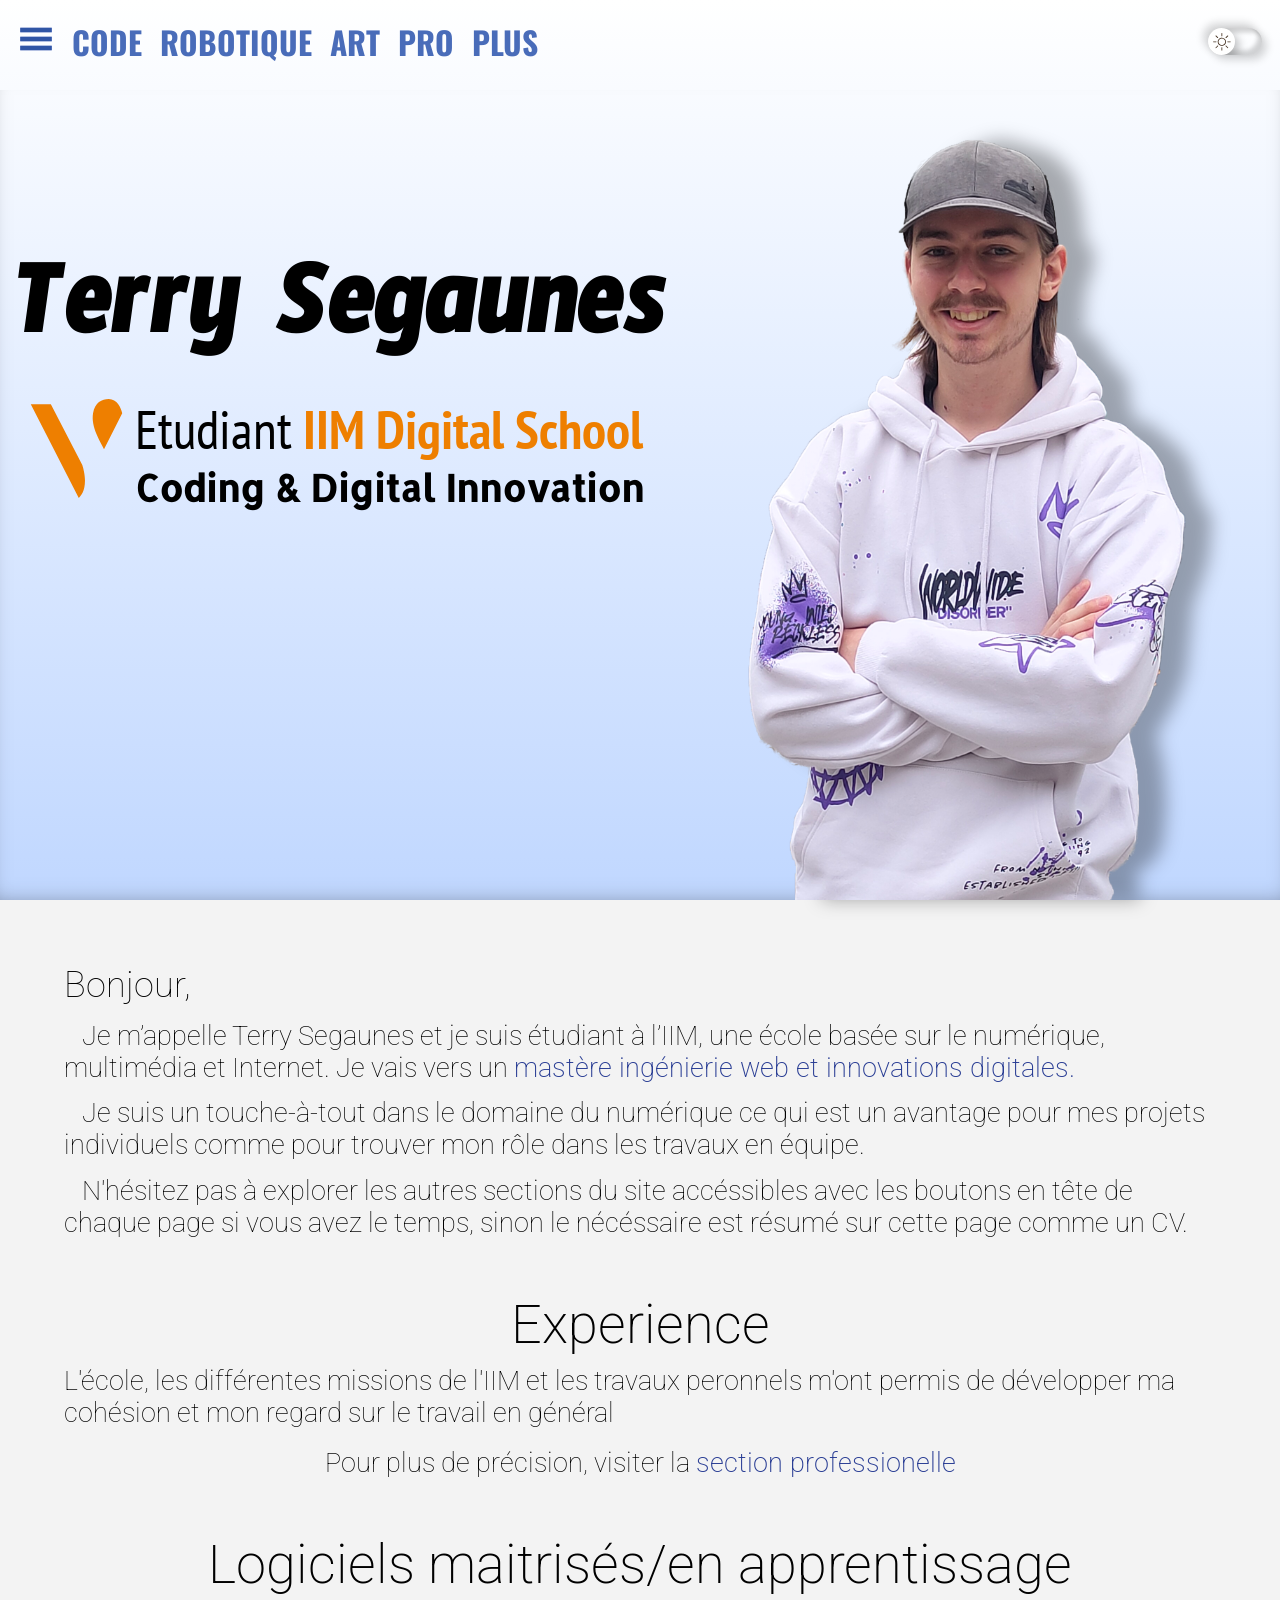
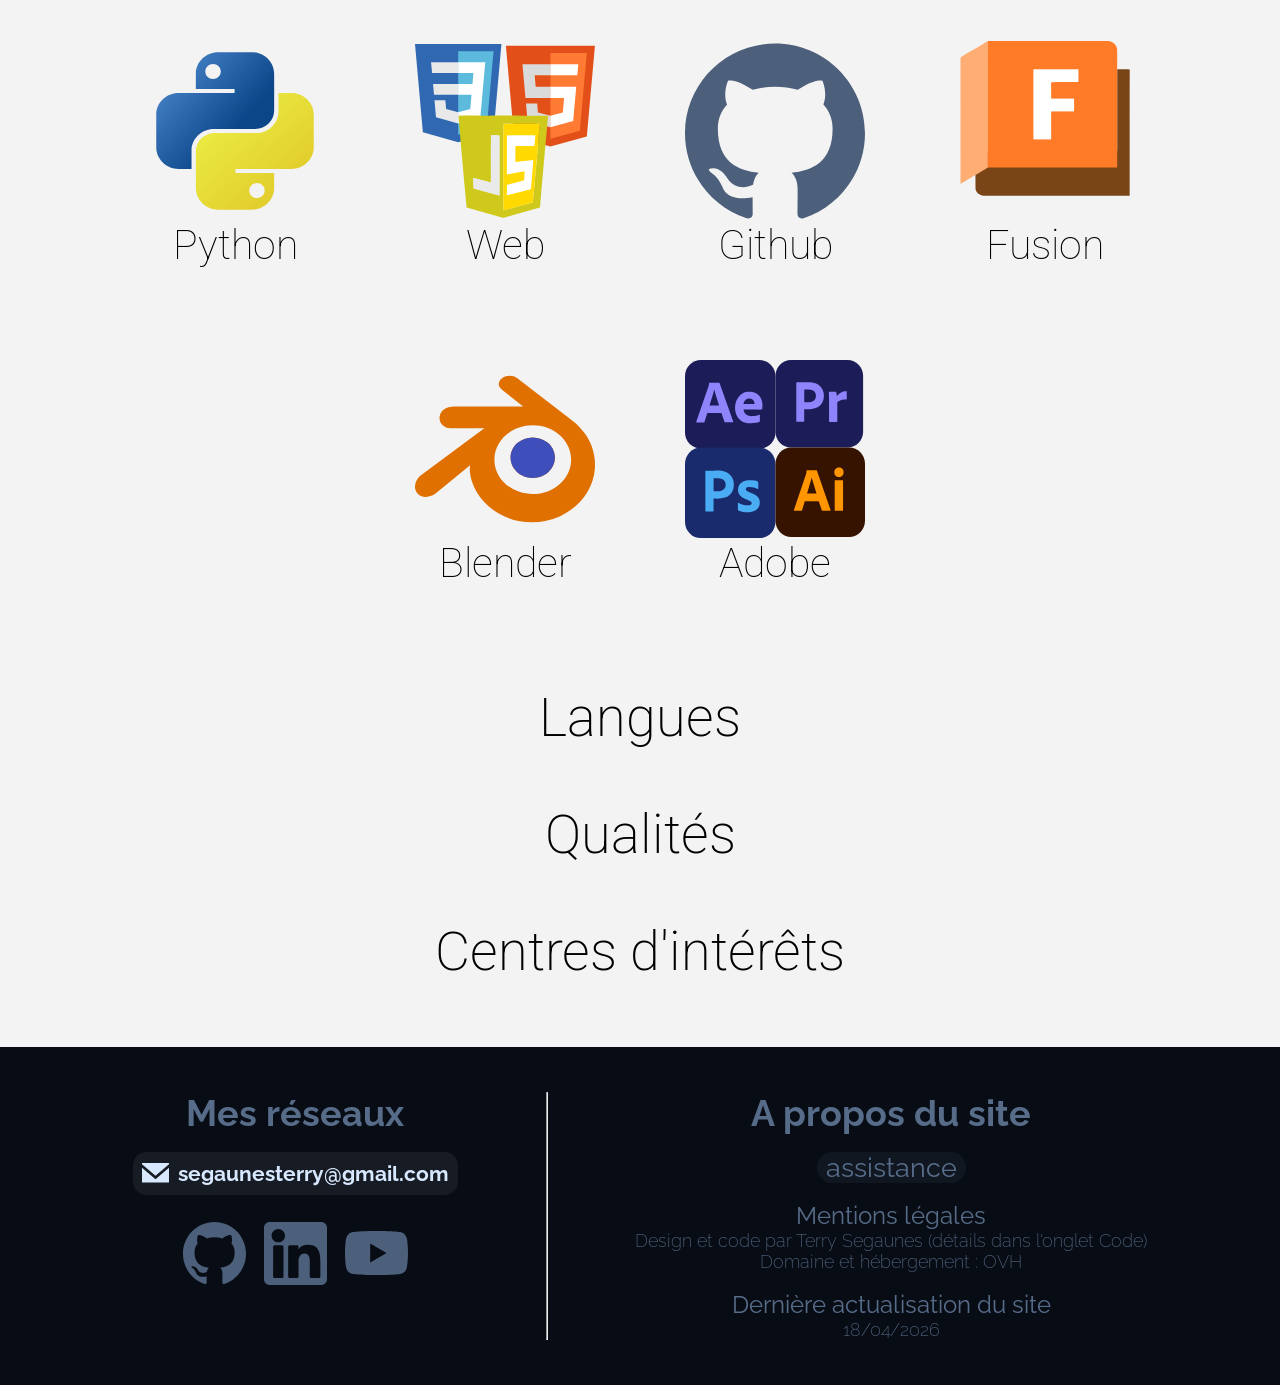
==== commit 744f2c8b: "change : logo & url" ====
--- a/index.html
+++ b/index.html
@@ -33,10 +33,10 @@
                 <h3>terrysegaunes.fr</h3>
                 <div>
                     <a href="." id="indexAcceuil"><h2>ACCEUIL</h2></a>
-                    <a href="code" id="indexMenuCode"><h2>CODE</h2></a>
-                    <a href="robot" id="indexMenuRobot"><h2>ROBOTIQUE</h2></a>
-                    <a href="art" id="indexMenuArt"><h2>ART</h2></a>
-                    <a href="pro" id="indexMenuPro"><h2>PROFESSIONNEL</h2></a>
+                    <a href="./code.html" id="indexMenuCode"><h2>CODE</h2></a>
+                    <a href="./robot.html" id="indexMenuRobot"><h2>ROBOTIQUE</h2></a>
+                    <a href="./art.html" id="indexMenuArt"><h2>ART</h2></a>
+                    <a href="./pro.html" id="indexMenuPro"><h2>PROFESSIONNEL</h2></a>
                 </div>
             </div>
         </div>
@@ -47,13 +47,13 @@
                         <path d="M32 96v64h448V96H32zm0 128v64h448v-64H32zm0 128v64h448v-64H32z"></path>
                     </svg>
                 </div>
-                <a href="code"><h3>CODE</h3></a>
-                <a href="robot"><h3>ROBOTIQUE</h3></a>
-                <a href="art"><h3>ART</h3></a>
-                <a href="pro"><h3>PRO</h3></a>
+                <a href="./code.html"><h3>CODE</h3></a>
+                <a href="./robot.html"><h3>ROBOTIQUE</h3></a>
+                <a href="./art.html"><h3>ART</h3></a>
+                <a href="./pro.html"><h3>PRO</h3></a>
                 <a id="plus_button"><h3>PLUS</h3></a>
             </div>
-            <a href="sous-page/assistance">
+            <a href="./sous-page/assistance">
                 <div id="index_plus_menu">
                     <h1>Assistance</h1>
                 </div>
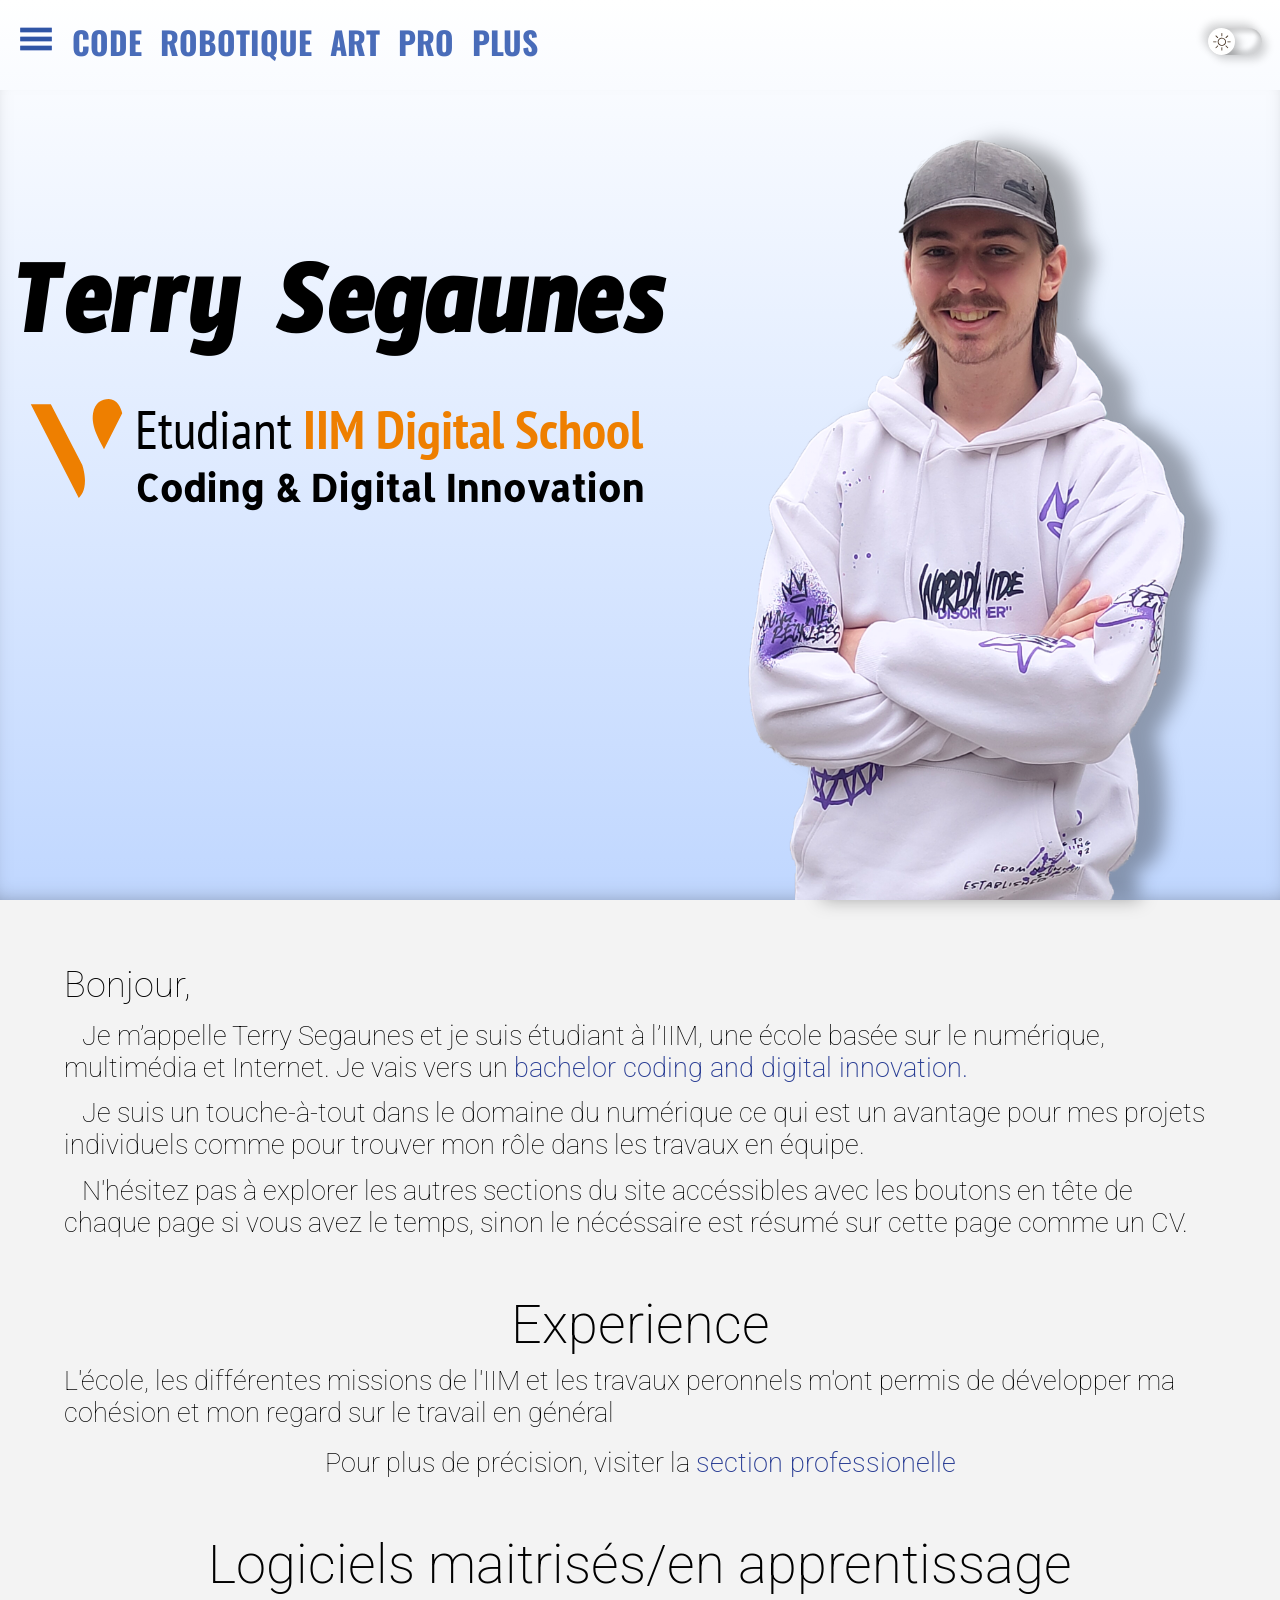
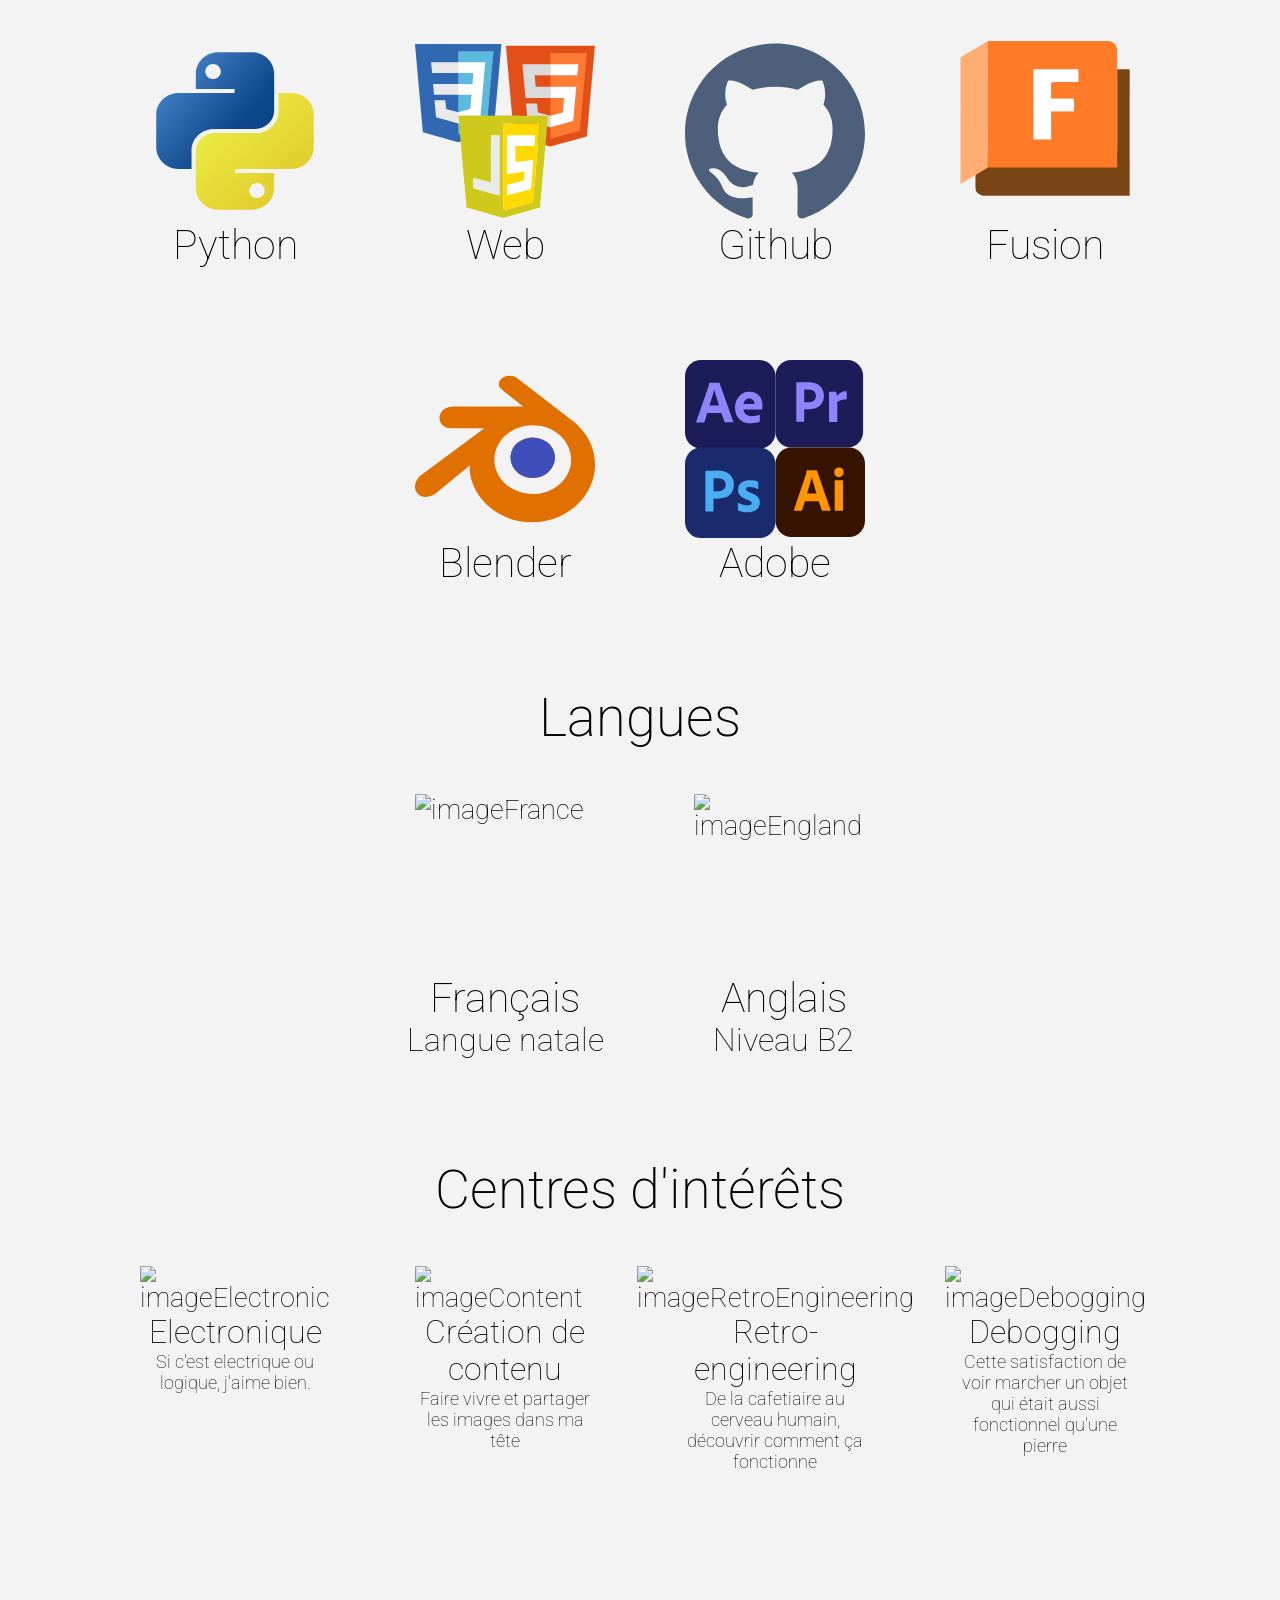
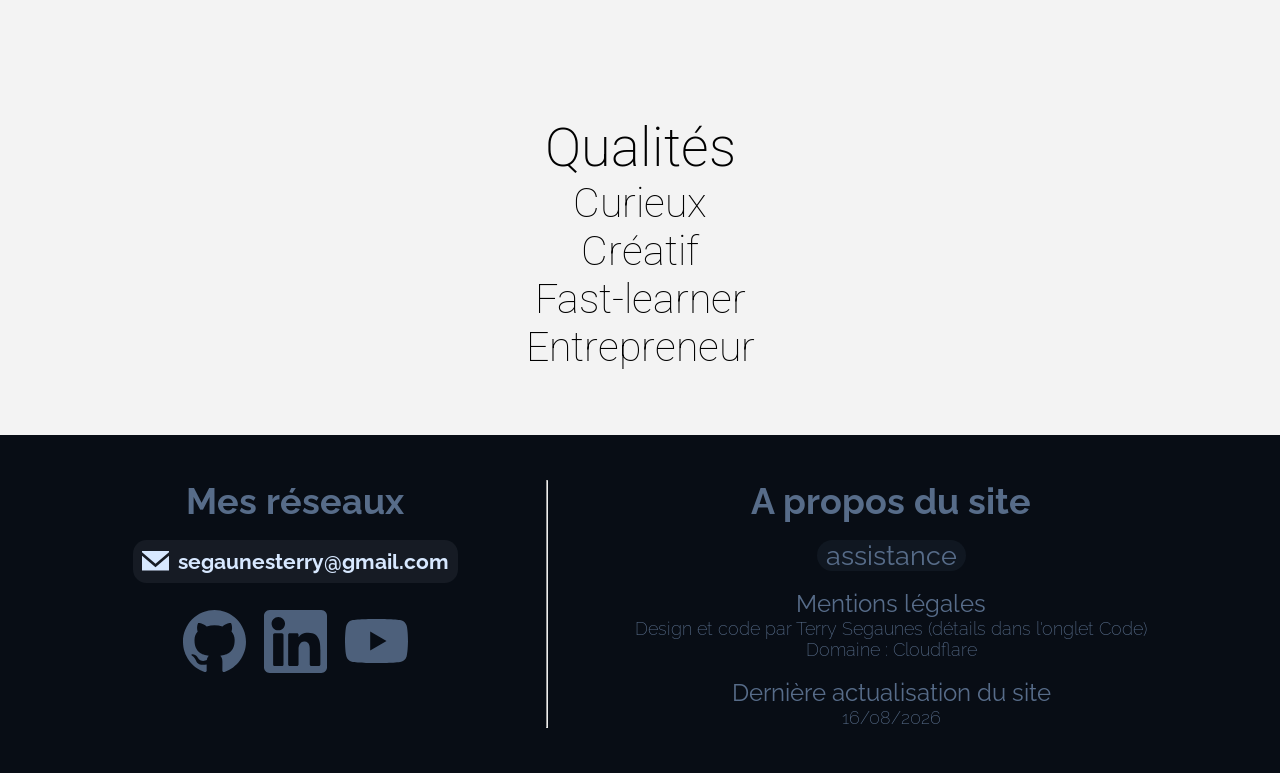
==== commit 6be412d9: "Ajout des sections de la page d'acceuil" ====
--- a/index.html
+++ b/index.html
@@ -92,14 +92,14 @@
     <main class="indexMain">
         <div class="indexMainIntroduction">
             <h2>Bonjour,</h2>
-            <p>Je m’appelle Terry Segaunes et je suis étudiant à l’IIM, une école basée sur le numérique, multimédia et Internet. Je vais vers un <a href="https://www.iim.fr/cursus/mastere-ingenierie-web-innovations-digitales/">mastère ingénierie web et innovations digitales.</a></p>
+            <p>Je m’appelle Terry Segaunes et je suis étudiant à l’IIM, une école basée sur le numérique, multimédia et Internet. Je vais vers un <a href="https://www.iim.fr/cursus/bachelor-coding-digital-innovation/">bachelor coding and digital innovation.</a></p>
             <p>Je suis un touche-à-tout dans le domaine du numérique ce qui est un avantage pour mes projets individuels comme pour trouver mon rôle dans les travaux en équipe.</p>
             <p>N'hésitez pas à explorer les autres sections du site accéssibles avec les boutons en tête de chaque page si vous avez le temps, sinon le nécéssaire est résumé sur cette page comme un CV.</p>
         </div>
         <div class="indexMainExperience">
             <h1>Experience</h1>
             <p>L'école, les différentes missions de l'IIM et les travaux peronnels m'ont permis de développer ma cohésion et mon regard sur le travail en général</p>
-            <h2>Pour plus de précision, visiter la <a href="section-pro.html">section professionelle</a></h2>
+            <h2>Pour plus de précision, visiter la <a href="pro.html">section professionelle</a></h2>
         </div>
         <div class="indexMainLogiciel">
             <h1>Logiciels maitrisés/en apprentissage</h1>
@@ -132,12 +132,50 @@
         </div>
         <div class="indexMainLanguage">
             <h1>Langues</h1>
+            <div class="indexMainLanguageInner">
+                <div>
+                    <img src="source/FranceGreen.svg" alt="imageFrance" class="logoToChange">
+                    <h2>Français</h2>
+                    <h3>Langue natale</h3>
+                </div>
+                <div>
+                    <img src="source/EnglandGreen.svg" alt="imageEngland" class="logoToChange">
+                    <h2>Anglais</h2>
+                    <h3>Niveau B2</h3>
+                </div>
+            </div>
+        </div>
+        <div class="indexMainHobbies">
+            <h1>Centres d'intérêts</h1>
+            <div class="indexMainHobbiesInner">
+                <div>
+                    <img src="source/ElectronicGreen.svg" alt="imageElectronic" class="logoToChange">
+                    <h3>Electronique</h3>
+                    <h4>Si c'est electrique ou logique, j'aime bien.</h4>
+                </div>
+                <div>
+                    <img src="source/ContentGreen.svg" alt="imageContent" class="logoToChange">
+                    <h3>Création de contenu</h3>
+                    <h4>Faire vivre et partager les images dans ma tête</h4>
+                </div>
+                <div>
+                    <img src="source/RetroEngiGreen.svg" alt="imageRetroEngineering" class="logoToChange">
+                    <h3>Retro-engineering</h3>
+                    <h4>De la cafetiaire au cerveau humain, découvrir comment ça fonctionne</h4>
+                </div>
+                <div>
+                    <img src="source/DeboggingGreen.svg" alt="imageDebogging" class="logoToChange">
+                    <h3>Debogging</h3>
+                    <h4>Cette satisfaction de voir marcher un objet qui était aussi fonctionnel qu'une pierre</h4>
+                </div>
+            </div>
         </div>
         <div class="indexMainQualities">
             <h1>Qualités</h1>
-        </div>
-        <div class="indexMainHobbie">
-            <h1>Centres d'intérêts</h1>
+            <h2>Curieux</h2>
+            <h2>Créatif</h2>
+            <h2>Fast-learner</h2>
+            <h2>Entrepreneur</h2>
         </div>
     </main>
     <footer id="indexFooter">
@@ -159,13 +197,13 @@
         <hr>
         <div class="indexFooterInner2">
             <h1>A propos du site</h1>
-            <button>assistance</button>
+            <a href="sous-page/assistance/"><button>assistance</button></a>
             <h2>Mentions légales</h2>
             <p>Design et code par Terry Segaunes (détails dans l'onglet Code) <br> 
-                Domaine et hébergement : OVH
+                Domaine : Cloudflare
             </p>
             <h2>Dernière actualisation du site</h2>
-            <p>18/04/2026</p>
+            <p>16/08/2026</p>
         </div>
     </footer>
 </body>
--- a/style.css
+++ b/style.css
@@ -672,26 +672,43 @@
     font-size: 3vh;
 }
 
-.indexMainLogicielInner{
+.indexMainLogicielInner, .indexMainLanguageInner, .indexMainHobbiesInner{
     display: flex;
     flex-wrap: wrap;
     justify-content: center;
 }
 
-.indexMainLogicielInner div{
+.indexMainLogicielInner div, .indexMainLanguageInner div, .indexMainHobbiesInner div{
     display: flex;
     flex-direction: column;
     align-items: center;
     margin: 5vh;
 }
 
-.indexMainLogicielInner img{
+.indexMainLogicielInner img, .indexMainLanguageInner img, .indexMainHobbiesInner div{
     width: 20vh;
     height: 20vh;
 }
 
-.indexMainLogicielInner h2{
+.indexMainLogicielInner h2, .indexMainLanguageInner h2, .indexMainLanguageInner h3, .indexMainHobbiesInner h3{
     font-weight: 100;
+    width: 100%;
+    text-align: center;
+}
+
+.indexMainHobbiesInner h4 {
+    font-weight: 100;
+    font-size: 2vh;
+    text-align: center;
+}
+
+.indexMainQualities{
+    margin-top: 25vh;
+}
+
+.indexMainQualities h2 {
+    font-weight: 100;
+    text-align: center;
 }
 
 #indexFooter{
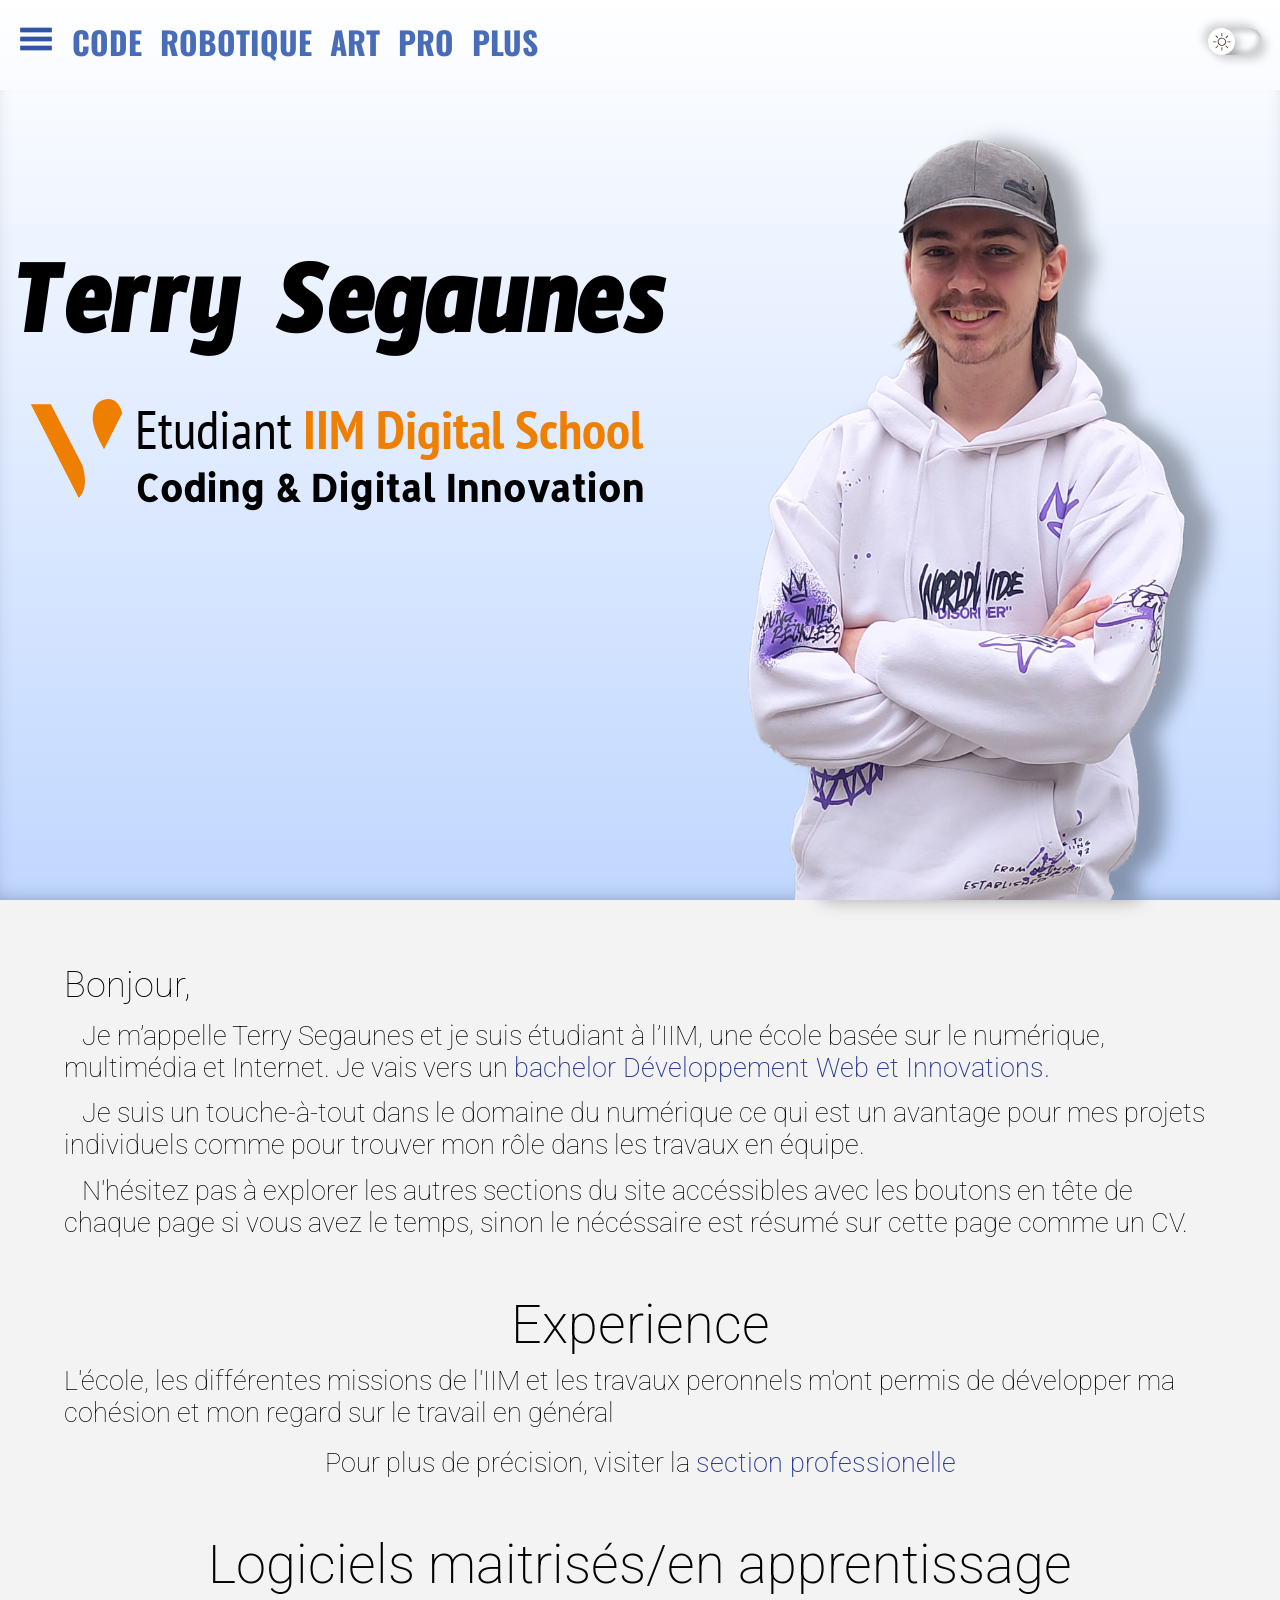
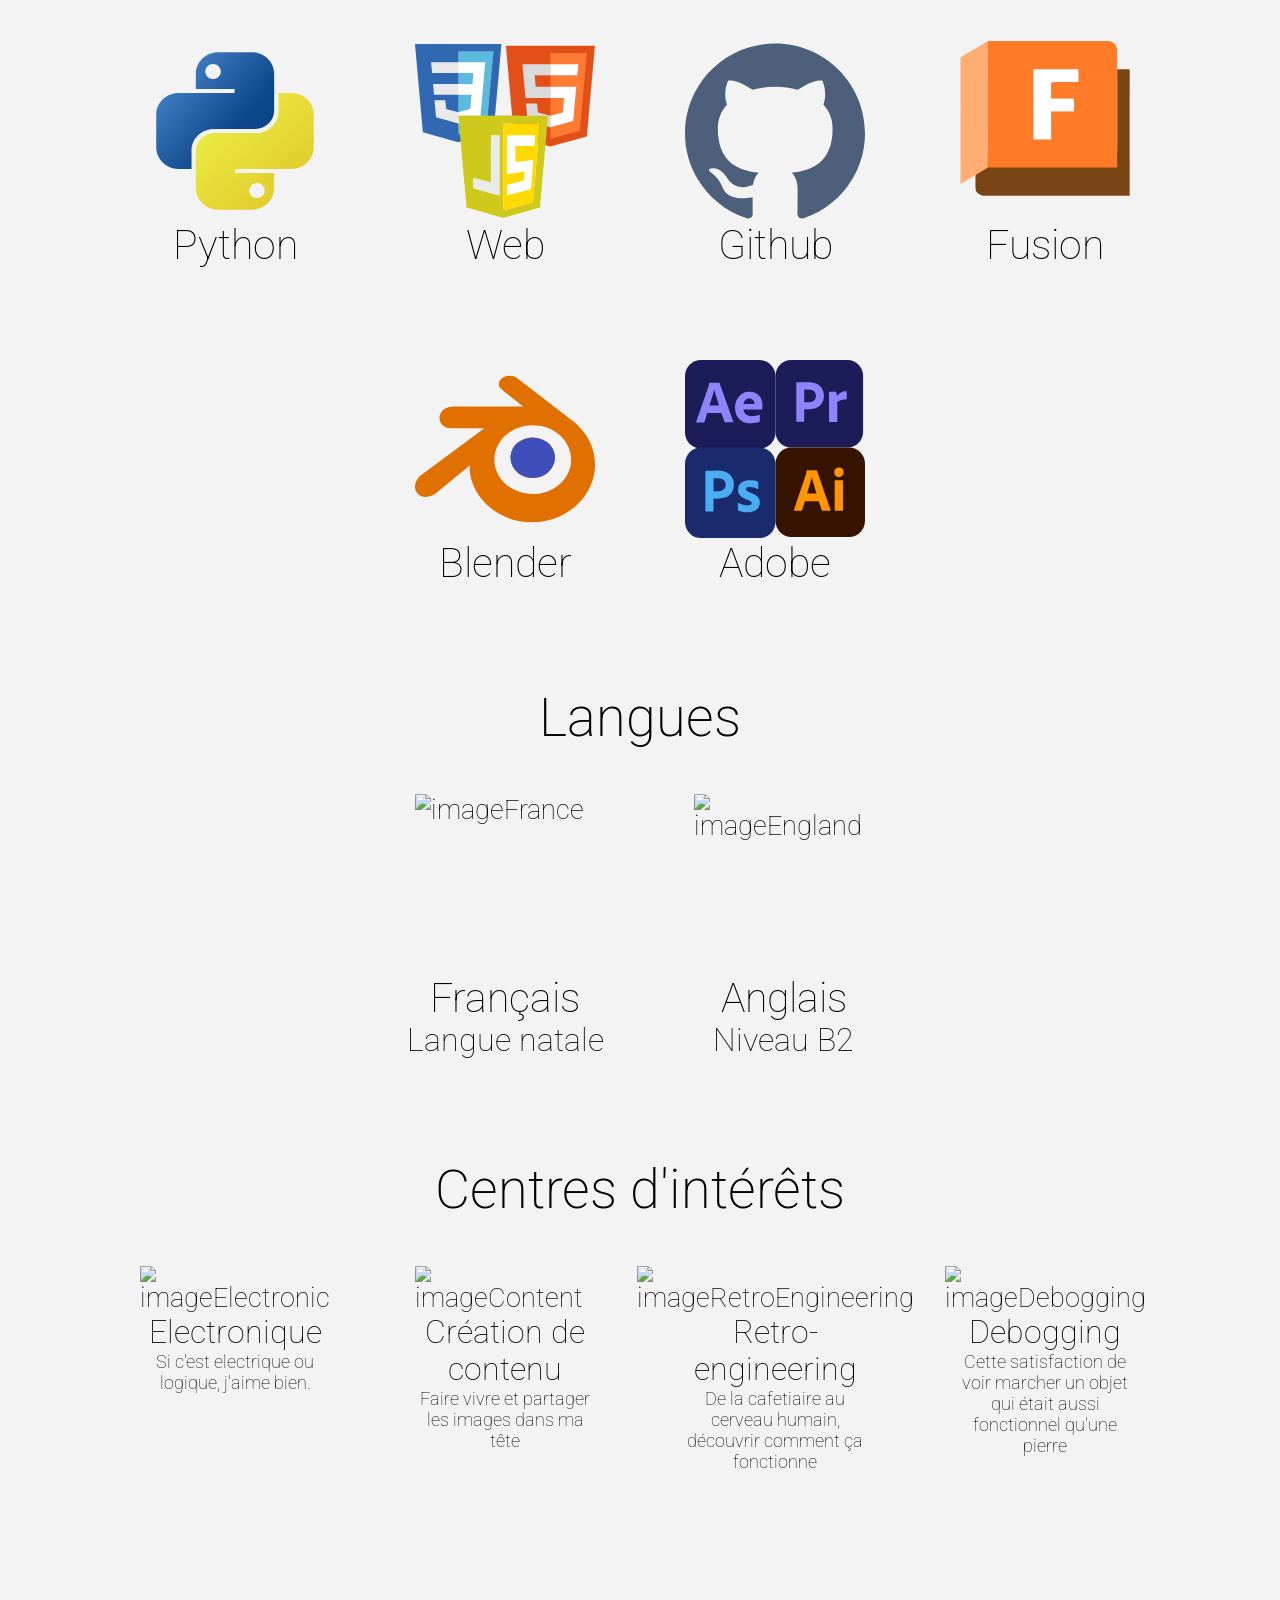
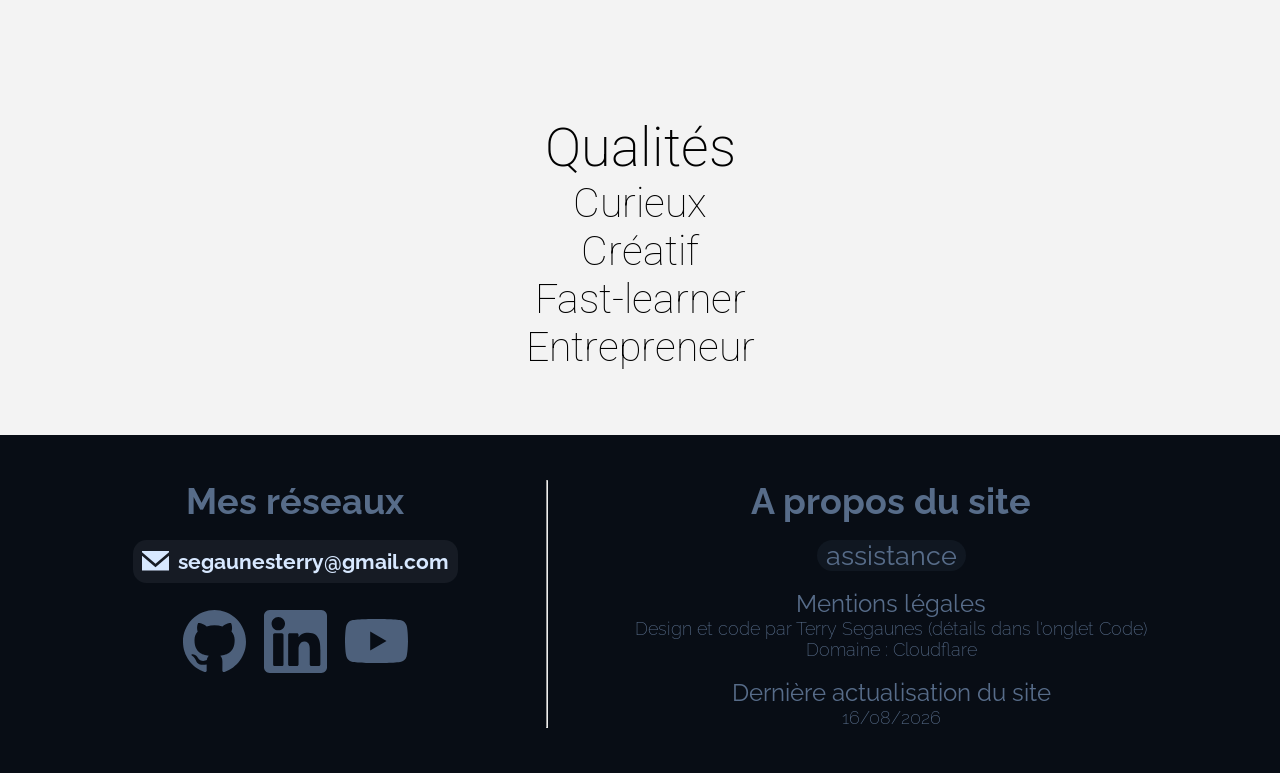
==== commit 49795825: "CDI -> DWI" ====
--- a/index.html
+++ b/index.html
@@ -92,7 +92,7 @@
     <main class="indexMain">
         <div class="indexMainIntroduction">
             <h2>Bonjour,</h2>
-            <p>Je m’appelle Terry Segaunes et je suis étudiant à l’IIM, une école basée sur le numérique, multimédia et Internet. Je vais vers un <a href="https://www.iim.fr/cursus/bachelor-coding-digital-innovation/">bachelor coding and digital innovation.</a></p>
+            <p>Je m’appelle Terry Segaunes et je suis étudiant à l’IIM, une école basée sur le numérique, multimédia et Internet. Je vais vers un <a href="https://www.iim.fr/cursus/bachelor-coding-digital-innovation/">bachelor Développement Web et Innovations.</a></p>
             <p>Je suis un touche-à-tout dans le domaine du numérique ce qui est un avantage pour mes projets individuels comme pour trouver mon rôle dans les travaux en équipe.</p>
             <p>N'hésitez pas à explorer les autres sections du site accéssibles avec les boutons en tête de chaque page si vous avez le temps, sinon le nécéssaire est résumé sur cette page comme un CV.</p>
         </div>
